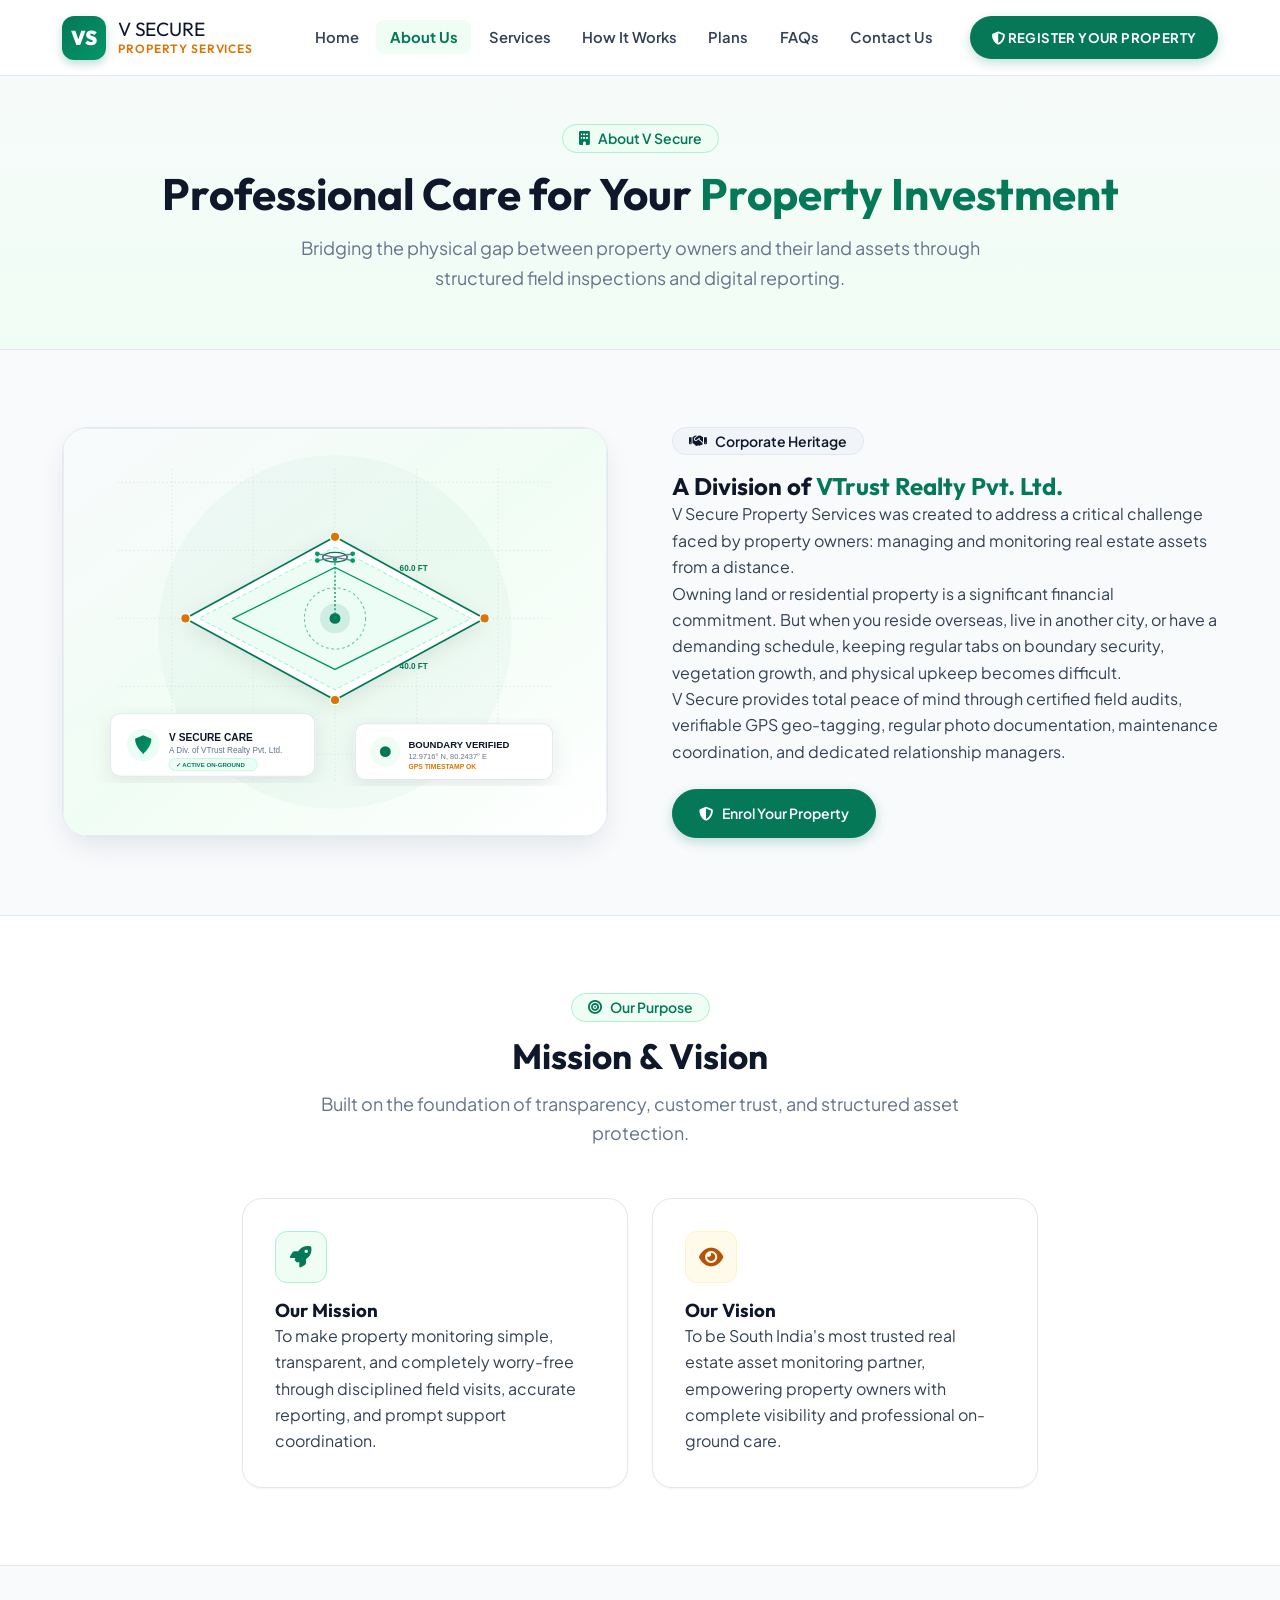
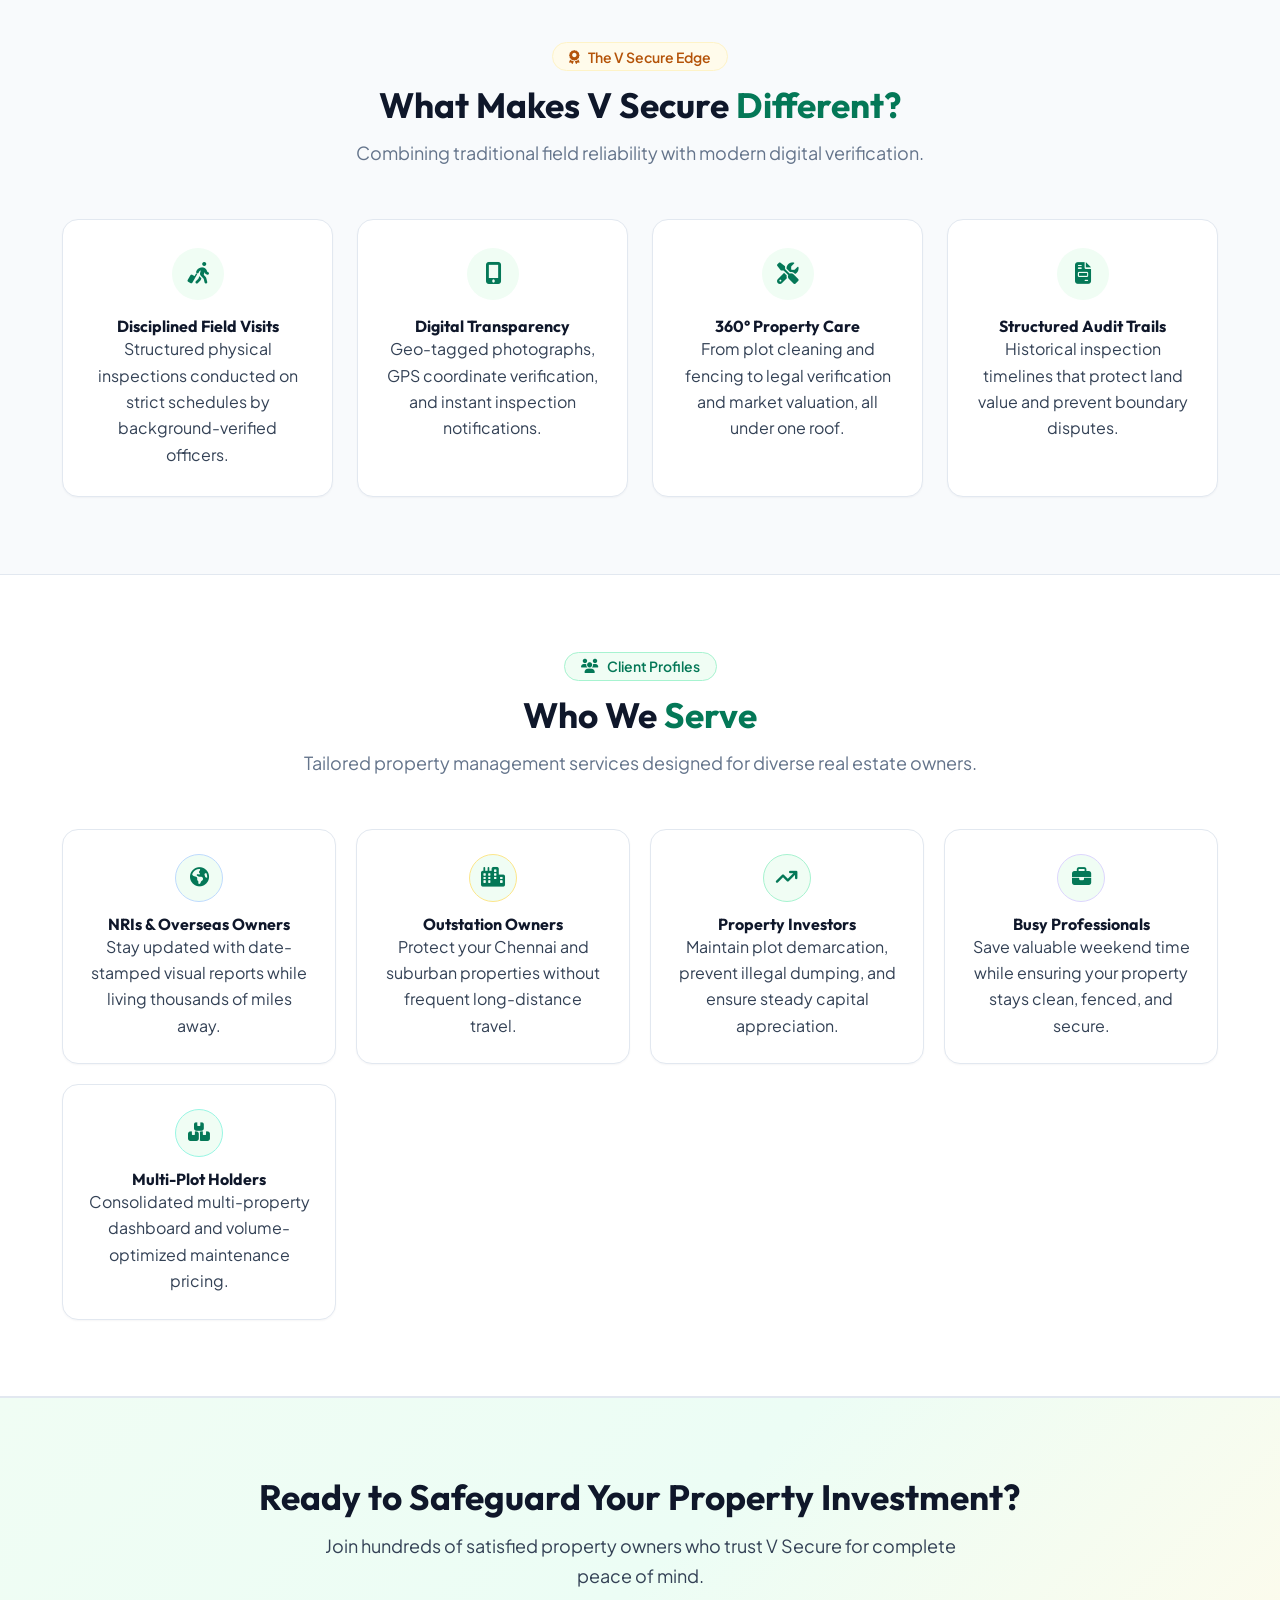
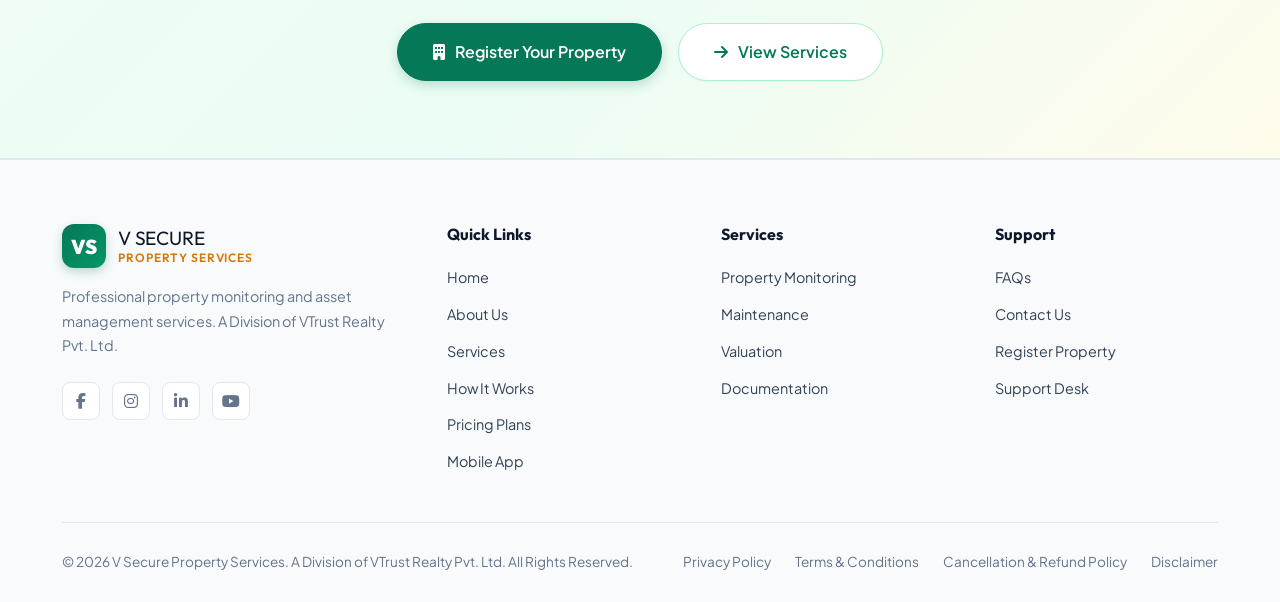
==== about.html @ 12f70ba1 "init" ====
<!DOCTYPE html>
<html lang="en">
<head>
  <meta charset="UTF-8">
  <meta name="viewport" content="width=device-width, initial-scale=1.0">
  <title>About Us — V Secure Property Services</title>
  <meta name="description" content="Learn about V Secure Property Services, a division of VTrust Realty Pvt. Ltd. Our mission, vision and how we help property owners stay connected.">
  <link rel="stylesheet" href="css/style.css">
  <link rel="stylesheet" href="https://cdnjs.cloudflare.com/ajax/libs/font-awesome/6.5.1/css/all.min.css">
</head>
<body>

  <!-- ========== HEADER ========== -->
  <header class="header" id="header">
    <div class="header__inner">
      <a href="index.html" class="header__logo">
        <div class="header__logo-icon">VS</div>
        <div class="header__logo-text">
          V SECURE
          <span>Property Services</span>
        </div>
      </a>

      <div class="header__actions">
        <a href="contact.html#register" class="header__mobile-cta"><i class="fa-solid fa-shield-halved"></i> Register</a>
        <button class="nav-toggle" aria-label="Toggle navigation">
          <span class="nav-toggle__bar"></span>
          <span class="nav-toggle__bar"></span>
          <span class="nav-toggle__bar"></span>
        </button>
      </div>

      <nav class="header__nav" id="nav">
        <div class="nav__drawer-header">
          <div class="nav__drawer-brand">
            <div class="header__logo-icon" style="width:36px;height:36px;font-size:1rem;">VS</div>
            <div class="header__logo-text" style="font-size:1.1rem;">
              V SECURE
              <span style="font-size:0.65rem;">Property Services</span>
            </div>
          </div>
          <button class="nav__drawer-close" aria-label="Close navigation">
            <i class="fa-solid fa-xmark"></i>
          </button>
        </div>

        <ul class="nav__list">
          <li><a href="index.html" class="nav__link"><i class="fa-solid fa-house"></i> Home</a></li>
          <li><a href="about.html" class="nav__link nav__link--active"><i class="fa-solid fa-circle-info"></i> About Us</a></li>
          <li><a href="services.html" class="nav__link"><i class="fa-solid fa-shield-halved"></i> Services</a></li>
          <li><a href="how-it-works.html" class="nav__link"><i class="fa-solid fa-route"></i> How It Works</a></li>
          <li><a href="plans.html" class="nav__link"><i class="fa-solid fa-tags"></i> Plans</a></li>
          <li><a href="faq.html" class="nav__link"><i class="fa-solid fa-circle-question"></i> FAQs</a></li>
          <li><a href="contact.html" class="nav__link"><i class="fa-solid fa-envelope"></i> Contact Us</a></li>
        </ul>
        <a href="contact.html#register" class="nav__cta"><i class="fa-solid fa-shield-halved"></i> REGISTER YOUR PROPERTY</a>

        <div class="nav__drawer-footer">
          <a href="tel:+919840012345" class="nav__drawer-phone">
            <i class="fa-solid fa-phone"></i>
            <span>+91 98400 12345</span>
          </a>
          <div class="nav__drawer-division">A Division of VTrust Realty Pvt. Ltd.</div>
        </div>
      </nav>
    </div>
  </header>

  <!-- ========== PAGE HERO ========== -->
  <section class="page-hero">
    <div class="container">
      <span class="badge badge--blue"><i class="fa-solid fa-building"></i> About V Secure</span>
      <h1>Professional Care for Your <span class="text-primary">Property Investment</span></h1>
      <p>Bridging the physical gap between property owners and their land assets through structured field inspections and digital reporting.</p>
    </div>
  </section>

  <!-- ========== ABOUT INTRO ========== -->
  <section class="section">
    <div class="container">
      <div class="about-split">
        <div class="about-split__image">
          <img src="images/about-property.svg" alt="V Secure property inspection and boundary care">
        </div>
        <div class="about-split__content">
          <span class="badge badge--dark" style="margin-bottom:1rem;"><i class="fa-solid fa-handshake"></i> Corporate Heritage</span>
          <h2>A Division of <span class="text-primary">VTrust Realty Pvt. Ltd.</span></h2>
          <p>
            V Secure Property Services was created to address a critical challenge faced by property owners: managing and monitoring real estate assets from a distance.
          </p>
          <p>
            Owning land or residential property is a significant financial commitment. But when you reside overseas, live in another city, or have a demanding schedule, keeping regular tabs on boundary security, vegetation growth, and physical upkeep becomes difficult.
          </p>
          <p>
            V Secure provides total peace of mind through certified field audits, verifiable GPS geo-tagging, regular photo documentation, maintenance coordination, and dedicated relationship managers.
          </p>
          <div style="margin-top: 1.5rem;">
            <a href="contact.html#register" class="btn btn--primary">
              <i class="fa-solid fa-shield-halved"></i> Enrol Your Property
            </a>
          </div>
        </div>
      </div>
    </div>
  </section>

  <!-- ========== MISSION & VISION ========== -->
  <section class="section section--alt">
    <div class="container container--narrow">
      <div class="section-header">
        <span class="badge badge--blue"><i class="fa-solid fa-bullseye"></i> Our Purpose</span>
        <h2>Mission &amp; Vision</h2>
        <p>Built on the foundation of transparency, customer trust, and structured asset protection.</p>
      </div>
      <div class="mission-vision">
        <div class="mv-card mv-card--mission">
          <div class="mv-card__icon"><i class="fa-solid fa-rocket"></i></div>
          <h3>Our Mission</h3>
          <p>To make property monitoring simple, transparent, and completely worry-free through disciplined field visits, accurate reporting, and prompt support coordination.</p>
        </div>
        <div class="mv-card mv-card--vision">
          <div class="mv-card__icon"><i class="fa-solid fa-eye"></i></div>
          <h3>Our Vision</h3>
          <p>To be South India's most trusted real estate asset monitoring partner, empowering property owners with complete visibility and professional on-ground care.</p>
        </div>
      </div>
    </div>
  </section>

  <!-- ========== WHAT MAKES US DIFFERENT ========== -->
  <section class="section">
    <div class="container">
      <div class="section-header">
        <span class="badge badge--gold"><i class="fa-solid fa-award"></i> The V Secure Edge</span>
        <h2>What Makes V Secure <span class="text-primary">Different?</span></h2>
        <p>Combining traditional field reliability with modern digital verification.</p>
      </div>
      <div class="diff-grid">
        <div class="diff-card">
          <div class="diff-card__icon"><i class="fa-solid fa-person-walking-luggage"></i></div>
          <h4>Disciplined Field Visits</h4>
          <p>Structured physical inspections conducted on strict schedules by background-verified officers.</p>
        </div>
        <div class="diff-card">
          <div class="diff-card__icon"><i class="fa-solid fa-mobile-screen-button"></i></div>
          <h4>Digital Transparency</h4>
          <p>Geo-tagged photographs, GPS coordinate verification, and instant inspection notifications.</p>
        </div>
        <div class="diff-card">
          <div class="diff-card__icon"><i class="fa-solid fa-screwdriver-wrench"></i></div>
          <h4>360° Property Care</h4>
          <p>From plot cleaning and fencing to legal verification and market valuation, all under one roof.</p>
        </div>
        <div class="diff-card">
          <div class="diff-card__icon"><i class="fa-solid fa-file-invoice"></i></div>
          <h4>Structured Audit Trails</h4>
          <p>Historical inspection timelines that protect land value and prevent boundary disputes.</p>
        </div>
      </div>
    </div>
  </section>

  <!-- ========== WHO WE SERVE ========== -->
  <section class="section section--alt">
    <div class="container">
      <div class="section-header">
        <span class="badge badge--blue"><i class="fa-solid fa-users"></i> Client Profiles</span>
        <h2>Who We <span class="text-primary">Serve</span></h2>
        <p>Tailored property management services designed for diverse real estate owners.</p>
      </div>
      <div class="serve-grid">
        <div class="serve-card">
          <div class="serve-card__icon icon-blue"><i class="fa-solid fa-earth-americas"></i></div>
          <h4>NRIs &amp; Overseas Owners</h4>
          <p>Stay updated with date-stamped visual reports while living thousands of miles away.</p>
        </div>
        <div class="serve-card">
          <div class="serve-card__icon icon-amber"><i class="fa-solid fa-city"></i></div>
          <h4>Outstation Owners</h4>
          <p>Protect your Chennai and suburban properties without frequent long-distance travel.</p>
        </div>
        <div class="serve-card">
          <div class="serve-card__icon icon-emerald"><i class="fa-solid fa-arrow-trend-up"></i></div>
          <h4>Property Investors</h4>
          <p>Maintain plot demarcation, prevent illegal dumping, and ensure steady capital appreciation.</p>
        </div>
        <div class="serve-card">
          <div class="serve-card__icon icon-purple"><i class="fa-solid fa-briefcase"></i></div>
          <h4>Busy Professionals</h4>
          <p>Save valuable weekend time while ensuring your property stays clean, fenced, and secure.</p>
        </div>
        <div class="serve-card">
          <div class="serve-card__icon icon-teal"><i class="fa-solid fa-boxes-stacked"></i></div>
          <h4>Multi-Plot Holders</h4>
          <p>Consolidated multi-property dashboard and volume-optimized maintenance pricing.</p>
        </div>
      </div>
    </div>
  </section>

  <!-- ========== CTA ========== -->
  <section class="cta-section">
    <div class="container">
      <h2>Ready to Safeguard Your Property Investment?</h2>
      <p>Join hundreds of satisfied property owners who trust V Secure for complete peace of mind.</p>
      <div class="btn-group">
        <a href="contact.html#register" class="btn btn--primary btn--lg"><i class="fa-solid fa-building"></i> Register Your Property</a>
        <a href="services.html" class="btn btn--secondary btn--lg"><i class="fa-solid fa-arrow-right"></i> View Services</a>
      </div>
    </div>
  </section>

  <!-- ========== FOOTER ========== -->
  <footer class="footer">
    <div class="container">
      <div class="footer__grid">
        <div class="footer__brand">
          <a href="index.html" class="header__logo" style="margin-bottom:0.5rem;">
            <div class="header__logo-icon">VS</div>
            <div class="header__logo-text">V SECURE<span>Property Services</span></div>
          </a>
          <p>Professional property monitoring and asset management services. A Division of VTrust Realty Pvt. Ltd.</p>
          <div class="footer__social">
            <a href="#" aria-label="Facebook"><i class="fa-brands fa-facebook-f"></i></a>
            <a href="#" aria-label="Instagram"><i class="fa-brands fa-instagram"></i></a>
            <a href="#" aria-label="LinkedIn"><i class="fa-brands fa-linkedin-in"></i></a>
            <a href="#" aria-label="YouTube"><i class="fa-brands fa-youtube"></i></a>
          </div>
        </div>
        <div class="footer__col">
          <h4>Quick Links</h4>
          <ul>
            <li><a href="index.html">Home</a></li>
            <li><a href="about.html">About Us</a></li>
            <li><a href="services.html">Services</a></li>
            <li><a href="how-it-works.html">How It Works</a></li>
            <li><a href="plans.html">Pricing Plans</a></li>
            <li><a href="app.html">Mobile App</a></li>
          </ul>
        </div>
        <div class="footer__col">
          <h4>Services</h4>
          <ul>
            <li><a href="services.html">Property Monitoring</a></li>
            <li><a href="services.html">Maintenance</a></li>
            <li><a href="services.html">Valuation</a></li>
            <li><a href="services.html">Documentation</a></li>
          </ul>
        </div>
        <div class="footer__col">
          <h4>Support</h4>
          <ul>
            <li><a href="faq.html">FAQs</a></li>
            <li><a href="contact.html">Contact Us</a></li>
            <li><a href="contact.html#register">Register Property</a></li>
            <li><a href="contact.html">Support Desk</a></li>
          </ul>
        </div>
      </div>
      <div class="footer__bottom">
        <p>&copy; 2026 V Secure Property Services. A Division of VTrust Realty Pvt. Ltd. All Rights Reserved.</p>
        <div class="footer__policies">
          <a href="#">Privacy Policy</a>
          <a href="#">Terms &amp; Conditions</a>
          <a href="#">Cancellation &amp; Refund Policy</a>
          <a href="#">Disclaimer</a>
        </div>
      </div>
    </div>
  </footer>

  <script src="js/main.js"></script>
</body>
</html>
---- css/style.css ----
/* ==========================================================================
   V SECURE PROPERTY SERVICES — Executive Light Theme Design System
   A Division of VTrust Realty Pvt. Ltd.
   Ultra-Clean Corporate Palette & Responsive Mobile Drawer
   ========================================================================== */

/* ---------- Google Fonts ---------- */
@import url('https://fonts.googleapis.com/css2?family=Plus+Jakarta+Sans:wght@400;500;600;700;800&family=Outfit:wght@500;600;700;800;900&display=swap');

/* ---------- Pure Light Theme Tokens (Forest Emerald & Warm Gold) ---------- */
:root {
  /* Surfaces & Canvas (100% Light Mode) */
  --clr-bg-page: #f8fafc;        /* Soft Pearl Slate Canvas */
  --clr-bg-white: #ffffff;       /* Pure Card White */
  --clr-bg-subtle: #f1f5f9;      /* Light Gray Neutral */
  --clr-bg-alt: #ffffff;
  --clr-bg-tint-blue: #f0fdf4;   /* Soft Emerald Tint Highlight */
  --clr-bg-tint-green: #ecfdf5;  /* Soft Green Highlight */
  --clr-bg-tint-gold: #fffbeb;   /* Soft Gold Highlight */

  /* Executive Brand Colors (V Secure Forest Emerald & Gold) */
  --clr-primary: #047857;        /* Rich Forest Emerald */
  --clr-primary-light: #059669;  /* Vibrant Emerald */
  --clr-primary-dark: #064e3b;   /* Deep Pine Green */
  --clr-primary-subtle: #d1fae5; /* Soft Mint Border/Fill */

  --clr-accent-gold: #d97706;    /* Vibrant Warm Amber */
  --clr-accent-dark: #b45309;    /* Refined Brass */
  --clr-accent-light: #fef3c7;   /* Pastel Gold */

  /* Semantic State Colors */
  --clr-success: #059669;        /* Verified Emerald */
  --clr-success-bg: #ecfdf5;
  --clr-success-border: #a7f3d0;
  --clr-info: #0284c7;
  --clr-info-bg: #f0f9ff;
  --clr-warning: #d97706;

  /* Typography Colors (High Contrast & Clean Legibility) */
  --clr-text-title: #0f172a;     /* Deep Slate / Charcoal */
  --clr-text-body: #334155;      /* Slate Body (Optimal for reading) */
  --clr-text-muted: #64748b;     /* Metadata / Secondary */
  --clr-text-subtle: #94a3b8;    /* Placeholder / Inactive */
  --clr-text-white: #ffffff;

  /* Crisp Light Borders */
  --clr-border: #e2e8f0;         /* Default Light Divider */
  --clr-border-subtle: #cbd5e1;  /* Form Input / Strong Border */
  --clr-border-blue: #a7f3d0;    /* Card Mint Border */

  /* Gradients */
  --grad-primary: linear-gradient(135deg, #047857 0%, #059669 100%);
  --grad-accent: linear-gradient(135deg, #b45309 0%, #d97706 100%);
  --grad-hero: linear-gradient(180deg, #f8fafc 0%, #f0fdf4 50%, #ffffff 100%);
  --grad-cta: linear-gradient(135deg, #f0fdf4 0%, #ecfdf5 50%, #fffbeb 100%);

  /* Typography */
  --ff-heading: 'Outfit', -apple-system, BlinkMacSystemFont, 'Segoe UI', Roboto, sans-serif;
  --ff-body: 'Plus Jakarta Sans', -apple-system, BlinkMacSystemFont, 'Segoe UI', Roboto, sans-serif;

  --fs-hero: clamp(2.1rem, 4.5vw, 3.5rem);
  --fs-h1: clamp(1.85rem, 3.8vw, 2.75rem);
  --fs-h2: clamp(1.5rem, 3vw, 2.2rem);
  --fs-h3: clamp(1.2rem, 2vw, 1.5rem);
  --fs-h4: 1.125rem;
  --fs-body: 1rem;
  --fs-body-lg: 1.125rem;
  --fs-small: 0.875rem;
  --fs-xs: 0.75rem;

  /* Spacing */
  --space-xs: 0.5rem;
  --space-sm: 1rem;
  --space-md: 1.5rem;
  --space-lg: 2rem;
  --space-xl: 3rem;
  --space-2xl: 4.5rem;
  --space-3xl: 6rem;

  /* Border Radii */
  --radius-sm: 8px;
  --radius-md: 12px;
  --radius-lg: 16px;
  --radius-xl: 20px;
  --radius-2xl: 26px;
  --radius-full: 9999px;

  /* Clean Light Shadows */
  --shadow-xs: 0 1px 2px rgba(15, 23, 42, 0.04);
  --shadow-sm: 0 2px 6px rgba(15, 23, 42, 0.05);
  --shadow-md: 0 6px 18px -2px rgba(15, 23, 42, 0.07);
  --shadow-lg: 0 12px 28px -4px rgba(15, 23, 42, 0.09);
  --shadow-xl: 0 20px 40px -8px rgba(15, 23, 42, 0.12);

  /* Transitions */
  --transition-fast: 0.18s cubic-bezier(0.4, 0, 0.2, 1);
  --transition-base: 0.28s cubic-bezier(0.4, 0, 0.2, 1);
  --transition-smooth: 0.35s cubic-bezier(0.16, 1, 0.3, 1);

  /* Layout */
  --container-max: 1220px;
  --container-narrow: 860px;
  --header-height: 76px;
}

/* ---------- Global Reset & Base ---------- */
*, *::before, *::after {
  margin: 0;
  padding: 0;
  box-sizing: border-box;
}

html {
  scroll-behavior: smooth;
  scroll-padding-top: calc(var(--header-height) + 16px);
}

body {
  font-family: var(--ff-body);
  font-size: var(--fs-body);
  line-height: 1.65;
  color: var(--clr-text-body);
  background-color: var(--clr-bg-page);
  overflow-x: hidden;
  -webkit-font-smoothing: antialiased;
  -moz-osx-font-smoothing: grayscale;
}

body.menu-open {
  overflow: hidden;
}

img, svg {
  max-width: 100%;
  height: auto;
  display: block;
}

a {
  text-decoration: none;
  color: inherit;
  transition: all var(--transition-fast);
}

ul, ol {
  list-style: none;
}

h1, h2, h3, h4, h5, h6 {
  font-family: var(--ff-heading);
  color: var(--clr-text-title);
  font-weight: 700;
  line-height: 1.25;
}

/* ---------- Container Utilities ---------- */
.container {
  width: 100%;
  max-width: var(--container-max);
  margin-left: auto;
  margin-right: auto;
  padding-left: clamp(1rem, 3.5vw, 2rem);
  padding-right: clamp(1rem, 3.5vw, 2rem);
}

.container--narrow {
  max-width: var(--container-narrow);
}

.section {
  padding: clamp(3.5rem, 6vw, 5.5rem) 0;
  position: relative;
}

.section--alt {
  background-color: var(--clr-bg-white);
  border-top: 1px solid var(--clr-border);
  border-bottom: 1px solid var(--clr-border);
}

.section--subtle {
  background-color: var(--clr-bg-subtle);
}

.section-header {
  text-align: center;
  max-width: 720px;
  margin: 0 auto clamp(2rem, 4vw, 3.5rem);
}

.section-header .badge {
  margin-bottom: 0.75rem;
}

.section-header h2 {
  font-size: var(--fs-h2);
  margin-bottom: 0.75rem;
}

.section-header p {
  font-size: var(--fs-body-lg);
  color: var(--clr-text-muted);
  line-height: 1.6;
}

/* ---------- Badges & Labels ---------- */
.badge {
  display: inline-flex;
  align-items: center;
  gap: 0.5rem;
  padding: 0.4rem 1rem;
  border-radius: var(--radius-full);
  font-family: var(--ff-body);
  font-size: var(--fs-small);
  font-weight: 600;
  line-height: 1;
}

.badge--blue,
.badge--emerald {
  background-color: var(--clr-bg-tint-blue);
  color: var(--clr-primary);
  border: 1px solid var(--clr-border-blue);
}

.badge--gold {
  background-color: var(--clr-bg-tint-gold);
  color: var(--clr-accent-dark);
  border: 1px solid var(--clr-accent-light);
}

.badge--green {
  background-color: var(--clr-bg-tint-green);
  color: var(--clr-success);
  border: 1px solid var(--clr-success-border);
}

.badge--dark {
  background-color: var(--clr-bg-subtle);
  color: var(--clr-text-title);
  border: 1px solid var(--clr-border);
}

.text-gradient {
  background: linear-gradient(135deg, #047857 0%, #059669 60%, #d97706 100%);
  -webkit-background-clip: text;
  -webkit-text-fill-color: transparent;
  background-clip: text;
}

.text-primary {
  color: var(--clr-primary);
}

.text-accent {
  color: var(--clr-accent-gold);
}

/* ---------- Buttons ---------- */
.btn {
  display: inline-flex;
  align-items: center;
  justify-content: center;
  gap: 0.6rem;
  padding: 0.75rem 1.6rem;
  border-radius: var(--radius-full);
  font-family: var(--ff-body);
  font-size: var(--fs-small);
  font-weight: 600;
  cursor: pointer;
  border: 1.5px solid transparent;
  transition: all var(--transition-fast);
  text-align: center;
  white-space: nowrap;
}

.btn--primary {
  background: var(--clr-primary);
  color: #ffffff;
  border-color: var(--clr-primary);
  box-shadow: 0 4px 12px rgba(4, 120, 87, 0.24);
}

.btn--primary:hover {
  background: var(--clr-primary-dark);
  border-color: var(--clr-primary-dark);
  color: #ffffff;
  transform: translateY(-2px);
  box-shadow: 0 6px 18px rgba(4, 120, 87, 0.35);
}

.btn--secondary {
  background: #ffffff;
  color: var(--clr-primary);
  border-color: var(--clr-border-blue);
  box-shadow: var(--shadow-xs);
}

.btn--secondary:hover {
  background: var(--clr-bg-tint-blue);
  border-color: var(--clr-primary);
  color: var(--clr-primary-dark);
  transform: translateY(-2px);
  box-shadow: var(--shadow-sm);
}

.btn--blue {
  background: var(--clr-primary-light);
  color: #ffffff;
  border-color: var(--clr-primary-light);
  box-shadow: 0 4px 12px rgba(5, 150, 105, 0.24);
}

.btn--blue:hover {
  background: var(--clr-primary);
  border-color: var(--clr-primary);
  color: #ffffff;
  transform: translateY(-2px);
  box-shadow: 0 6px 16px rgba(4, 120, 87, 0.32);
}

.btn--lg {
  padding: 0.95rem 2.2rem;
  font-size: var(--fs-body);
}

.btn--sm {
  padding: 0.5rem 1.1rem;
  font-size: var(--fs-xs);
}

.btn-group {
  display: flex;
  flex-wrap: wrap;
  align-items: center;
  gap: 1rem;
}

/* ---------- Header & Desktop Navigation ---------- */
.header {
  position: fixed;
  top: 0;
  left: 0;
  right: 0;
  z-index: 1000;
  height: var(--header-height);
  background: #ffffff;
  border-bottom: 1px solid var(--clr-border);
  transition: box-shadow var(--transition-fast);
}

.header--scrolled {
  box-shadow: 0 4px 20px rgba(15, 23, 42, 0.08);
}

.header__inner {
  display: flex;
  align-items: center;
  justify-content: space-between;
  height: 100%;
  max-width: var(--container-max);
  margin: 0 auto;
  padding: 0 clamp(1rem, 3.5vw, 2rem);
}

.header__logo {
  display: flex;
  align-items: center;
  gap: 0.75rem;
  text-decoration: none;
  flex-shrink: 0;
}

.header__logo-icon {
  width: 44px;
  height: 44px;
  background: linear-gradient(135deg, #047857 0%, #059669 100%);
  color: #ffffff;
  border-radius: var(--radius-md);
  display: flex;
  align-items: center;
  justify-content: center;
  font-family: var(--ff-heading);
  font-weight: 900;
  font-size: 1.25rem;
  box-shadow: 0 4px 10px rgba(4, 120, 87, 0.25);
}

.header__logo-text {
  display: flex;
  flex-direction: column;
  font-family: var(--ff-heading);
  font-size: 1.2rem;
  line-height: 1.1;
  color: var(--clr-text-title);
  letter-spacing: -0.01em;
}

.header__logo-text span {
  font-size: 0.75rem;
  font-weight: 600;
  color: var(--clr-accent-gold);
  text-transform: uppercase;
  letter-spacing: 0.08em;
  margin-top: 2px;
}

.header__nav {
  display: flex;
  align-items: center;
  gap: 1.5rem;
}

.nav__list {
  display: flex;
  align-items: center;
  gap: 0.25rem;
}

.nav__link {
  font-size: 0.925rem;
  font-weight: 600;
  color: var(--clr-text-body);
  padding: 0.5rem 0.85rem;
  border-radius: var(--radius-sm);
  transition: all var(--transition-fast);
}

.nav__link:hover {
  color: var(--clr-primary);
  background-color: var(--clr-bg-subtle);
}

.nav__link--active {
  color: var(--clr-primary);
  font-weight: 700;
  background-color: var(--clr-bg-tint-blue);
}

.nav__cta {
  padding: 0.65rem 1.35rem;
  background: var(--clr-primary);
  color: #ffffff;
  border-radius: var(--radius-full);
  font-size: 0.825rem;
  font-weight: 700;
  letter-spacing: 0.03em;
  box-shadow: 0 4px 12px rgba(4, 120, 87, 0.24);
  transition: all var(--transition-fast);
  white-space: nowrap;
}

.nav__cta:hover {
  background: var(--clr-primary-dark);
  color: #ffffff;
  transform: translateY(-1px);
  box-shadow: 0 6px 16px rgba(4, 120, 87, 0.35);
}

/* Header Actions & Mobile Elements */
.header__actions {
  display: flex;
  align-items: center;
  gap: 0.75rem;
}

.header__mobile-cta {
  display: none;
}

.nav__drawer-header,
.nav__drawer-footer {
  display: none;
}

/* Mobile Toggle Hamburger Button */
.nav-toggle {
  display: none;
  flex-direction: column;
  justify-content: center;
  align-items: center;
  width: 44px;
  height: 44px;
  background: #ffffff;
  border: 1.5px solid var(--clr-border);
  border-radius: var(--radius-md);
  cursor: pointer;
  z-index: 1002;
  gap: 5px;
  padding: 0;
  transition: all var(--transition-fast);
}

.nav-toggle:hover {
  background: var(--clr-bg-subtle);
  border-color: var(--clr-border-blue);
}

.nav-toggle__bar {
  width: 22px;
  height: 2.2px;
  background-color: var(--clr-text-title);
  border-radius: 2px;
  transition: all var(--transition-base);
}

.nav-toggle.active .nav-toggle__bar:nth-child(1) {
  transform: translateY(7.2px) rotate(45deg);
}

.nav-toggle.active .nav-toggle__bar:nth-child(2) {
  opacity: 0;
}

.nav-toggle.active .nav-toggle__bar:nth-child(3) {
  transform: translateY(-7.2px) rotate(-45deg);
}

/* Mobile Backdrop Overlay (Crisp Non-Blur Darkening Behind Header) */
.nav-backdrop {
  position: fixed;
  inset: 0;
  background: rgba(15, 23, 42, 0.55);
  z-index: 998;
  opacity: 0;
  pointer-events: none;
  transition: opacity 0.25s ease;
}

.nav-backdrop.open {
  opacity: 1;
  pointer-events: auto;
}

/* ---------- HERO SECTION (Clean Light Split) ---------- */
.hero {
  position: relative;
  padding-top: calc(var(--header-height) + clamp(2rem, 4vw, 3.5rem));
  padding-bottom: clamp(3rem, 5vw, 4.5rem);
  background: linear-gradient(180deg, #f8fafc 0%, #eff6ff 60%, #ffffff 100%);
  border-bottom: 1px solid var(--clr-border);
  overflow: hidden;
}

.hero__inner {
  display: grid;
  grid-template-columns: 1.15fr 0.85fr;
  align-items: center;
  gap: clamp(2rem, 4vw, 3.5rem);
}

.hero__badge {
  display: inline-flex;
  align-items: center;
  gap: 0.5rem;
  background: #ffffff;
  color: var(--clr-primary);
  border: 1px solid var(--clr-border-blue);
  padding: 0.45rem 1.1rem;
  border-radius: var(--radius-full);
  font-size: var(--fs-small);
  font-weight: 700;
  box-shadow: var(--shadow-xs);
  margin-bottom: 1.25rem;
}

.hero__badge i {
  color: var(--clr-accent-gold);
}

.hero__title {
  font-size: var(--fs-hero);
  color: var(--clr-text-title);
  letter-spacing: -0.02em;
  margin-bottom: 0.75rem;
  line-height: 1.15;
}

.hero__subtitle {
  font-size: clamp(1.1rem, 2vw, 1.35rem);
  font-weight: 600;
  color: var(--clr-primary);
  margin-bottom: 1rem;
}

.hero__description {
  font-size: var(--fs-body-lg);
  color: var(--clr-text-body);
  line-height: 1.7;
  max-width: 600px;
  margin-bottom: 2rem;
}

.hero__actions {
  display: flex;
  flex-wrap: wrap;
  gap: 1rem;
  margin-bottom: 2.25rem;
}

.hero__stats {
  display: grid;
  grid-template-columns: repeat(3, 1fr);
  gap: 1rem;
  padding-top: 1.5rem;
  border-top: 1px solid var(--clr-border);
}

.hero__stat-card {
  background: #ffffff;
  padding: 0.9rem 1.1rem;
  border-radius: var(--radius-lg);
  border: 1px solid var(--clr-border);
  box-shadow: var(--shadow-xs);
  transition: transform var(--transition-fast);
}

.hero__stat-card:hover {
  transform: translateY(-2px);
  border-color: var(--clr-border-blue);
}

.hero__stat-number {
  font-family: var(--ff-heading);
  font-size: clamp(1.5rem, 2.3vw, 1.95rem);
  font-weight: 800;
  color: var(--clr-primary);
  line-height: 1.1;
  margin-bottom: 0.25rem;
}

.hero__stat-label {
  font-size: var(--fs-xs);
  font-weight: 600;
  color: var(--clr-text-muted);
  text-transform: uppercase;
  letter-spacing: 0.05em;
}

/* Hero Visual / Radar Card */
.hero__visual {
  position: relative;
}

.property-live-card {
  background: #ffffff;
  border: 1px solid var(--clr-border);
  border-radius: var(--radius-2xl);
  padding: 1.5rem;
  box-shadow: var(--shadow-xl);
  position: relative;
  overflow: hidden;
}

.property-live-card__header {
  display: flex;
  align-items: center;
  justify-content: space-between;
  margin-bottom: 1rem;
}

.property-live-card__status {
  display: inline-flex;
  align-items: center;
  gap: 0.5rem;
  background: var(--clr-success-bg);
  color: var(--clr-success);
  font-size: var(--fs-xs);
  font-weight: 700;
  padding: 0.35rem 0.75rem;
  border-radius: var(--radius-full);
  border: 1px solid var(--clr-success-border);
}

.property-live-card__status .pulse-dot {
  width: 8px;
  height: 8px;
  background-color: var(--clr-success);
  border-radius: 50%;
  animation: pulseDot 2s infinite;
}

@keyframes pulseDot {
  0% { transform: scale(0.95); box-shadow: 0 0 0 0 rgba(5, 150, 105, 0.7); }
  70% { transform: scale(1); box-shadow: 0 0 0 6px rgba(5, 150, 105, 0); }
  100% { transform: scale(0.95); box-shadow: 0 0 0 0 rgba(5, 150, 105, 0); }
}

.property-live-card__gps {
  font-family: monospace;
  font-size: var(--fs-xs);
  color: var(--clr-text-muted);
  font-weight: 600;
}

.property-live-card__image {
  position: relative;
  height: 220px;
  border-radius: var(--radius-lg);
  overflow: hidden;
  background: linear-gradient(135deg, #eff6ff 0%, #ecfdf5 100%);
  border: 1px solid var(--clr-border);
  margin-bottom: 1.25rem;
}

.property-live-card__overlay {
  position: absolute;
  bottom: 10px;
  left: 10px;
  right: 10px;
  background: rgba(255, 255, 255, 0.96);
  backdrop-filter: blur(8px);
  -webkit-backdrop-filter: blur(8px);
  border: 1px solid var(--clr-border);
  box-shadow: 0 4px 12px rgba(15, 23, 42, 0.06);
  padding: 0.5rem 0.85rem;
  border-radius: var(--radius-md);
  color: var(--clr-text-title);
  display: flex;
  align-items: center;
  justify-content: space-between;
  font-size: var(--fs-xs);
  font-weight: 600;
}

.property-live-card__details {
  display: grid;
  grid-template-columns: 1fr 1fr;
  gap: 0.75rem;
  margin-bottom: 1rem;
}

.property-detail-pill {
  background: var(--clr-bg-subtle);
  border: 1px solid var(--clr-border);
  padding: 0.6rem 0.85rem;
  border-radius: var(--radius-md);
}

.property-detail-pill .label {
  font-size: var(--fs-xs);
  color: var(--clr-text-muted);
  display: block;
  margin-bottom: 2px;
}

.property-detail-pill .value {
  font-size: 0.9rem;
  font-weight: 700;
  color: var(--clr-text-title);
  display: flex;
  align-items: center;
  gap: 0.35rem;
}

.property-live-card__footer {
  display: flex;
  align-items: center;
  justify-content: space-between;
  padding-top: 0.85rem;
  border-top: 1px solid var(--clr-border);
  font-size: var(--fs-xs);
  color: var(--clr-text-muted);
}

/* ---------- CARD GRIDS & BENEFIT ICONS ---------- */
.benefits-grid {
  display: grid;
  grid-template-columns: repeat(auto-fit, minmax(320px, 1fr));
  gap: 1.5rem;
}

.benefit-card {
  background: var(--clr-bg-white);
  border: 1px solid var(--clr-border);
  border-radius: var(--radius-xl);
  padding: clamp(1.5rem, 3vw, 2rem);
  box-shadow: var(--shadow-xs);
  transition: all var(--transition-base);
  display: flex;
  flex-direction: column;
}

.benefit-card:hover {
  transform: translateY(-4px);
  border-color: var(--clr-border-blue);
  box-shadow: var(--shadow-lg);
}

/* Colorful Icon Containers */
.benefit-card__icon {
  width: 58px;
  height: 58px;
  border-radius: var(--radius-lg);
  display: flex;
  align-items: center;
  justify-content: center;
  font-size: 1.5rem;
  margin-bottom: 1.25rem;
  transition: transform var(--transition-fast);
}

.benefit-card:hover .benefit-card__icon {
  transform: scale(1.08);
}

/* Soft Tinted Icon Themes */
.icon-emerald { background-color: #ecfdf5; color: #059669; border: 1px solid #a7f3d0; }
.icon-blue    { background-color: #eff6ff; color: #2563eb; border: 1px solid #bfdbfe; }
.icon-amber   { background-color: #fffbeb; color: #d97706; border: 1px solid #fde68a; }
.icon-purple  { background-color: #f5f3ff; color: #7c3aed; border: 1px solid #ddd6fe; }
.icon-rose    { background-color: #fff1f2; color: #e11d48; border: 1px solid #fecdd3; }
.icon-teal    { background-color: #f0fdfa; color: #0d9488; border: 1px solid #99f6e4; }
.icon-indigo  { background-color: #eef2ff; color: #4f46e5; border: 1px solid #c7d2fe; }

.benefit-card h3 {
  font-size: 1.25rem;
  color: var(--clr-text-title);
  margin-bottom: 0.6rem;
}

.benefit-card p {
  color: var(--clr-text-body);
  font-size: 0.95rem;
  line-height: 1.6;
}

/* ---------- SERVICES DIRECTORY ---------- */
.services-grid {
  display: grid;
  grid-template-columns: repeat(auto-fit, minmax(340px, 1fr));
  gap: 1.75rem;
}

.service-card {
  background: var(--clr-bg-white);
  border: 1px solid var(--clr-border);
  border-radius: var(--radius-xl);
  padding: 2rem;
  box-shadow: var(--shadow-xs);
  transition: all var(--transition-base);
  display: flex;
  flex-direction: column;
}

.service-card:hover {
  transform: translateY(-4px);
  border-color: var(--clr-border-blue);
  box-shadow: var(--shadow-lg);
}

.service-card__header {
  display: flex;
  align-items: center;
  justify-content: space-between;
  margin-bottom: 1.25rem;
}

.service-card__number {
  font-family: var(--ff-heading);
  font-size: 1.1rem;
  font-weight: 800;
  color: var(--clr-primary);
  background: var(--clr-bg-tint-blue);
  border: 1px solid var(--clr-border-blue);
  padding: 0.35rem 0.85rem;
  border-radius: var(--radius-full);
}

.service-card h3 {
  font-size: 1.25rem;
  margin-bottom: 0.75rem;
  color: var(--clr-text-title);
}

.service-card p {
  color: var(--clr-text-body);
  font-size: 0.95rem;
  line-height: 1.65;
  margin-bottom: 1.25rem;
}

.service-card__tags {
  display: flex;
  flex-wrap: wrap;
  gap: 0.5rem;
  margin-top: auto;
  padding-top: 1rem;
  border-top: 1px solid var(--clr-border);
}

.service-card__tag {
  font-size: 0.8rem;
  font-weight: 600;
  background: var(--clr-bg-subtle);
  color: var(--clr-text-body);
  border: 1px solid var(--clr-border);
  padding: 0.3rem 0.75rem;
  border-radius: var(--radius-full);
}

/* ---------- ADDITIONAL SERVICES PILLS ---------- */
.additional-services {
  display: flex;
  flex-wrap: wrap;
  justify-content: center;
  gap: 0.85rem;
}

.additional-services__item {
  display: inline-flex;
  align-items: center;
  gap: 0.6rem;
  padding: 0.75rem 1.4rem;
  background: var(--clr-bg-white);
  border: 1px solid var(--clr-border);
  border-radius: var(--radius-full);
  font-size: 0.925rem;
  font-weight: 600;
  color: var(--clr-text-title);
  box-shadow: var(--shadow-xs);
  transition: all var(--transition-fast);
}

.additional-services__item i {
  color: var(--clr-primary);
  font-size: 1rem;
}

.additional-services__item:hover {
  background: var(--clr-bg-tint-blue);
  border-color: var(--clr-border-blue);
  color: var(--clr-primary-dark);
  transform: translateY(-2px);
  box-shadow: var(--shadow-sm);
}

/* ---------- TIMELINE / PROCESS STEPS ---------- */
.steps {
  position: relative;
  display: flex;
  flex-direction: column;
  gap: 1.5rem;
}

.steps__line {
  position: absolute;
  top: 30px;
  bottom: 30px;
  left: 27px;
  width: 2px;
  background: linear-gradient(180deg, var(--clr-primary) 0%, #cbd5e1 100%);
  z-index: 0;
}

.step {
  display: flex;
  align-items: flex-start;
  gap: 1.5rem;
  position: relative;
  z-index: 1;
}

.step__marker {
  width: 56px;
  height: 56px;
  border-radius: 50%;
  background: #ffffff;
  border: 3px solid var(--clr-primary);
  color: var(--clr-primary);
  font-family: var(--ff-heading);
  font-weight: 800;
  font-size: 1.25rem;
  display: flex;
  align-items: center;
  justify-content: center;
  flex-shrink: 0;
  box-shadow: 0 4px 10px rgba(30, 64, 175, 0.15);
}

.step__content {
  background: #ffffff;
  border: 1px solid var(--clr-border);
  border-radius: var(--radius-lg);
  padding: 1.5rem 1.75rem;
  box-shadow: var(--shadow-xs);
  flex-grow: 1;
  transition: all var(--transition-fast);
}

.step__content:hover {
  border-color: var(--clr-border-blue);
  box-shadow: var(--shadow-md);
}

.step__content h3 {
  font-size: 1.2rem;
  margin-bottom: 0.35rem;
  color: var(--clr-text-title);
}

.step__content p {
  font-size: 0.95rem;
  color: var(--clr-text-body);
  line-height: 1.6;
}

/* Process flow pill bar */
.process-flow {
  display: flex;
  flex-wrap: wrap;
  align-items: center;
  justify-content: center;
  gap: 0.75rem;
  margin-top: 2rem;
}

.process-flow__step {
  display: inline-flex;
  align-items: center;
  gap: 0.5rem;
  padding: 0.65rem 1.25rem;
  background: #ffffff;
  border: 1px solid var(--clr-border);
  border-radius: var(--radius-full);
  color: var(--clr-text-title);
  font-weight: 600;
  font-size: 0.9rem;
  box-shadow: var(--shadow-xs);
}

.process-flow__step i {
  color: var(--clr-primary);
}

.process-flow__arrow {
  color: #94a3b8;
  font-size: 1.1rem;
}

/* ---------- PLANS & PRICING (Clean Light Cards) ---------- */
.plans-grid {
  display: grid;
  grid-template-columns: repeat(auto-fit, minmax(320px, 1fr));
  gap: 2rem;
  max-width: 960px;
  margin: 0 auto;
}

.plan-card {
  background: #ffffff;
  border: 1.5px solid var(--clr-border);
  border-radius: var(--radius-2xl);
  padding: clamp(1.75rem, 4vw, 2.5rem);
  box-shadow: var(--shadow-sm);
  position: relative;
  display: flex;
  flex-direction: column;
  transition: all var(--transition-base);
}

.plan-card:hover {
  transform: translateY(-6px);
  box-shadow: var(--shadow-xl);
}

.plan-card--featured {
  border-color: var(--clr-primary);
  box-shadow: 0 16px 36px -8px rgba(4, 120, 87, 0.18);
  background: linear-gradient(180deg, #ffffff 0%, #f0fdf4 100%);
}

.plan-card__badge {
  position: absolute;
  top: -14px;
  right: 28px;
  background: var(--clr-primary);
  color: #ffffff;
  padding: 0.35rem 1.1rem;
  border-radius: var(--radius-full);
  font-size: 0.75rem;
  font-weight: 800;
  letter-spacing: 0.05em;
  text-transform: uppercase;
  box-shadow: 0 4px 10px rgba(4, 120, 87, 0.28);
}

.plan-card h3 {
  font-size: 1.6rem;
  margin-bottom: 0.4rem;
}

.plan-card__subtitle {
  color: var(--clr-text-muted);
  font-size: 0.925rem;
  margin-bottom: 1.25rem;
  min-height: 44px;
}

.plan-card__frequency {
  display: inline-flex;
  align-items: center;
  gap: 0.5rem;
  padding: 0.5rem 1rem;
  background: var(--clr-bg-tint-blue);
  color: var(--clr-primary);
  border: 1px solid var(--clr-border-blue);
  border-radius: var(--radius-md);
  font-weight: 700;
  font-size: 0.875rem;
  margin-bottom: 1.75rem;
}

.plan-card__features {
  list-style: none;
  margin-bottom: 2rem;
  display: flex;
  flex-direction: column;
  gap: 0.85rem;
  flex-grow: 1;
}

.plan-card__features li {
  display: flex;
  align-items: center;
  gap: 0.75rem;
  font-size: 0.95rem;
  color: var(--clr-text-body);
}

.plan-card__features .check-icon {
  width: 22px;
  height: 22px;
  border-radius: 50%;
  background: var(--clr-success-bg);
  color: var(--clr-success);
  border: 1px solid var(--clr-success-border);
  display: flex;
  align-items: center;
  justify-content: center;
  font-size: 0.75rem;
  flex-shrink: 0;
}

/* ---------- MOBILE APP SECTION ---------- */
.app-section {
  display: grid;
  grid-template-columns: 0.9fr 1.1fr;
  align-items: center;
  gap: clamp(2rem, 5vw, 4rem);
}

.app-section__image {
  display: flex;
  justify-content: center;
  align-items: center;
}

.app-section__image img {
  max-width: 320px;
  width: 100%;
  height: auto;
  filter: drop-shadow(0 20px 30px rgba(15, 23, 42, 0.12));
}

.app-features {
  display: grid;
  grid-template-columns: 1fr 1fr;
  gap: 1.25rem;
  margin-top: 1.75rem;
}

.app-feature {
  display: flex;
  align-items: flex-start;
  gap: 0.85rem;
  padding: 1rem;
  background: #ffffff;
  border: 1px solid var(--clr-border);
  border-radius: var(--radius-lg);
  box-shadow: var(--shadow-xs);
  transition: all var(--transition-fast);
}

.app-feature:hover {
  border-color: var(--clr-border-blue);
  transform: translateY(-2px);
  box-shadow: var(--shadow-sm);
}

.app-feature__icon {
  width: 44px;
  height: 44px;
  border-radius: var(--radius-md);
  display: flex;
  align-items: center;
  justify-content: center;
  font-size: 1.2rem;
  flex-shrink: 0;
}

.app-feature h4 {
  font-size: 1rem;
  color: var(--clr-text-title);
  margin-bottom: 0.2rem;
}

.app-feature p {
  font-size: 0.85rem;
  color: var(--clr-text-muted);
  line-height: 1.5;
}

/* ---------- FAQ ACCORDION ---------- */
.faq-categories {
  display: flex;
  flex-wrap: wrap;
  gap: 0.5rem;
  justify-content: center;
  margin-bottom: 2.5rem;
}

.faq-category-btn {
  padding: 0.55rem 1.25rem;
  border: 1px solid var(--clr-border);
  border-radius: var(--radius-full);
  background: #ffffff;
  color: var(--clr-text-body);
  font-family: var(--ff-body);
  font-size: 0.875rem;
  font-weight: 600;
  cursor: pointer;
  transition: all var(--transition-fast);
}

.faq-category-btn:hover {
  border-color: var(--clr-primary-light);
  color: var(--clr-primary);
}

.faq-category-btn.active {
  background: var(--clr-primary);
  color: #ffffff;
  border-color: var(--clr-primary);
  box-shadow: 0 4px 10px rgba(4, 120, 87, 0.25);
}

.faq-list {
  max-width: 820px;
  margin: 0 auto;
  display: flex;
  flex-direction: column;
  gap: 0.85rem;
}

.faq-item {
  background: #ffffff;
  border: 1px solid var(--clr-border);
  border-radius: var(--radius-lg);
  overflow: hidden;
  transition: all var(--transition-fast);
}

.faq-item:hover {
  border-color: #cbd5e1;
}

.faq-item.active {
  border-color: var(--clr-border-blue);
  box-shadow: var(--shadow-sm);
}

.faq-question {
  display: flex;
  align-items: center;
  justify-content: space-between;
  gap: 1rem;
  padding: 1.25rem 1.5rem;
  width: 100%;
  border: none;
  background: none;
  font-family: var(--ff-heading);
  font-size: 1.05rem;
  font-weight: 700;
  color: var(--clr-text-title);
  text-align: left;
  cursor: pointer;
  transition: color var(--transition-fast);
}

.faq-question:hover {
  color: var(--clr-primary);
}

.faq-question__icon {
  width: 32px;
  height: 32px;
  border-radius: 50%;
  background: var(--clr-bg-subtle);
  display: flex;
  align-items: center;
  justify-content: center;
  font-size: 0.85rem;
  color: var(--clr-text-muted);
  flex-shrink: 0;
  transition: transform var(--transition-fast);
}

.faq-item.active .faq-question__icon {
  transform: rotate(180deg);
  background: var(--clr-bg-tint-blue);
  color: var(--clr-primary);
}

.faq-answer {
  max-height: 0;
  overflow: hidden;
  transition: max-height 0.35s ease-out;
}

.faq-item.active .faq-answer {
  max-height: 300px;
}

.faq-answer__inner {
  padding: 0 1.5rem 1.25rem;
  color: var(--clr-text-body);
  font-size: 0.95rem;
  line-height: 1.7;
}

/* ---------- CONTACT GRID & FORM ---------- */
.contact-grid {
  display: grid;
  grid-template-columns: 1.2fr 0.8fr;
  gap: clamp(2rem, 4vw, 3.5rem);
}

.contact-form {
  background: #ffffff;
  border: 1px solid var(--clr-border);
  border-radius: var(--radius-2xl);
  padding: clamp(1.75rem, 4vw, 2.5rem);
  box-shadow: var(--shadow-sm);
}

.form-group {
  margin-bottom: 1.25rem;
}

.form-group label {
  display: block;
  font-size: 0.875rem;
  font-weight: 700;
  color: var(--clr-text-title);
  margin-bottom: 0.45rem;
}

.form-group input,
.form-group select,
.form-group textarea {
  width: 100%;
  padding: 0.85rem 1.1rem;
  font-family: var(--ff-body);
  font-size: 0.95rem;
  border: 1.5px solid var(--clr-border-subtle);
  border-radius: var(--radius-md);
  background-color: #ffffff;
  color: var(--clr-text-title);
  outline: none;
  transition: all var(--transition-fast);
}

.form-group input:focus,
.form-group select:focus,
.form-group textarea:focus {
  border-color: var(--clr-primary);
  box-shadow: 0 0 0 3px rgba(4, 120, 87, 0.18);
}

.contact-info {
  display: flex;
  flex-direction: column;
  gap: 1.5rem;
}

.contact-info-card {
  background: #ffffff;
  border: 1px solid var(--clr-border);
  border-radius: var(--radius-xl);
  padding: 1.75rem;
  box-shadow: var(--shadow-xs);
}

.contact-info__item {
  display: flex;
  align-items: flex-start;
  gap: 1rem;
  margin-bottom: 1.25rem;
}

.contact-info__item:last-child {
  margin-bottom: 0;
}

.contact-info__icon {
  width: 44px;
  height: 44px;
  background: var(--clr-bg-tint-blue);
  border: 1px solid var(--clr-border-blue);
  color: var(--clr-primary);
  border-radius: var(--radius-md);
  display: flex;
  align-items: center;
  justify-content: center;
  font-size: 1.1rem;
  flex-shrink: 0;
}

.contact-info__text h4 {
  font-size: 0.95rem;
  margin-bottom: 0.2rem;
}

.contact-info__text p {
  font-size: 0.9rem;
  color: var(--clr-text-muted);
}

/* ---------- ABOUT US (Split & Purpose) ---------- */
.about-split {
  display: grid;
  grid-template-columns: 1fr 1fr;
  align-items: center;
  gap: clamp(2rem, 5vw, 4rem);
}

.about-split__image {
  border-radius: var(--radius-2xl);
  overflow: hidden;
  box-shadow: var(--shadow-lg);
  border: 1px solid var(--clr-border);
}

.about-split__image img {
  width: 100%;
  height: auto;
  max-height: 440px;
  object-fit: cover;
}

.mission-vision {
  display: grid;
  grid-template-columns: 1fr 1fr;
  gap: 1.5rem;
}

.mv-card {
  background: #ffffff;
  border: 1px solid var(--clr-border);
  border-radius: var(--radius-xl);
  padding: 2rem;
  box-shadow: var(--shadow-xs);
  transition: transform var(--transition-fast);
}

.mv-card:hover {
  transform: translateY(-4px);
  box-shadow: var(--shadow-md);
}

.mv-card__icon {
  width: 52px;
  height: 52px;
  border-radius: var(--radius-md);
  display: flex;
  align-items: center;
  justify-content: center;
  font-size: 1.35rem;
  margin-bottom: 1rem;
}

.mv-card--mission .mv-card__icon {
  background: var(--clr-bg-tint-blue);
  color: var(--clr-primary);
  border: 1px solid var(--clr-border-blue);
}

.mv-card--vision .mv-card__icon {
  background: var(--clr-bg-tint-gold);
  color: var(--clr-accent-dark);
  border: 1px solid var(--clr-accent-light);
}

.diff-grid {
  display: grid;
  grid-template-columns: repeat(auto-fit, minmax(240px, 1fr));
  gap: 1.5rem;
}

.diff-card {
  background: #ffffff;
  border: 1px solid var(--clr-border);
  border-radius: var(--radius-lg);
  padding: 1.75rem;
  text-align: center;
  box-shadow: var(--shadow-xs);
  transition: all var(--transition-fast);
}

.diff-card:hover {
  border-color: var(--clr-border-blue);
  transform: translateY(-4px);
  box-shadow: var(--shadow-md);
}

.diff-card__icon {
  width: 52px;
  height: 52px;
  border-radius: 50%;
  background: var(--clr-bg-tint-blue);
  color: var(--clr-primary);
  display: flex;
  align-items: center;
  justify-content: center;
  font-size: 1.35rem;
  margin: 0 auto 1rem;
}

.serve-grid {
  display: grid;
  grid-template-columns: repeat(auto-fit, minmax(240px, 1fr));
  gap: 1.25rem;
}

.serve-card {
  background: #ffffff;
  border: 1px solid var(--clr-border);
  border-radius: var(--radius-lg);
  padding: 1.5rem;
  text-align: center;
  box-shadow: var(--shadow-xs);
  transition: all var(--transition-fast);
}

.serve-card:hover {
  transform: translateY(-3px);
  border-color: var(--clr-primary);
  box-shadow: var(--shadow-sm);
}

.serve-card__icon {
  width: 48px;
  height: 48px;
  border-radius: 50%;
  background: var(--clr-bg-tint-blue);
  color: var(--clr-primary);
  display: flex;
  align-items: center;
  justify-content: center;
  font-size: 1.2rem;
  margin: 0 auto 0.75rem;
}

/* ---------- PAGE HERO (Subpages Header) ---------- */
.page-hero {
  padding-top: calc(var(--header-height) + 3rem);
  padding-bottom: 3.5rem;
  background: linear-gradient(180deg, #f8fafc 0%, #f0fdf4 100%);
  border-bottom: 1px solid var(--clr-border);
  text-align: center;
}

.page-hero .badge {
  margin-bottom: 0.85rem;
}

.page-hero h1 {
  font-size: var(--fs-h1);
  margin-bottom: 0.75rem;
}

.page-hero p {
  font-size: var(--fs-body-lg);
  color: var(--clr-text-muted);
  max-width: 680px;
  margin: 0 auto;
}

/* ---------- CALL TO ACTION SECTION (Modern Clean Light) ---------- */
.cta-section {
  background: var(--grad-cta);
  border-top: 1px solid var(--clr-border);
  border-bottom: 1px solid var(--clr-border);
  padding: clamp(3.5rem, 6vw, 5rem) 0;
  text-align: center;
  position: relative;
  overflow: hidden;
}

.cta-section h2 {
  font-size: var(--fs-h2);
  color: var(--clr-text-title);
  margin-bottom: 0.75rem;
}

.cta-section p {
  font-size: var(--fs-body-lg);
  color: var(--clr-text-body);
  max-width: 640px;
  margin: 0 auto 2rem;
}

.cta-section .btn-group {
  justify-content: center;
}

.cta-tagline {
  margin-top: 1.75rem;
  font-family: var(--ff-heading);
  font-size: 1.05rem;
  font-weight: 700;
  color: var(--clr-accent-dark);
  letter-spacing: 0.05em;
  text-transform: uppercase;
}

/* ---------- FOOTER (Crisp Light Foundation) ---------- */
.footer {
  background-color: var(--clr-bg-page);
  border-top: 1px solid var(--clr-border);
  color: var(--clr-text-body);
  padding-top: clamp(3rem, 5vw, 4.5rem);
}

.footer__grid {
  display: grid;
  grid-template-columns: 1.5fr 1fr 1fr 1fr;
  gap: clamp(2rem, 4vw, 3.5rem);
  padding-bottom: 3rem;
  border-bottom: 1px solid var(--clr-border);
}

.footer__brand .header__logo-text {
  color: var(--clr-text-title);
}

.footer__brand p {
  font-size: 0.9rem;
  line-height: 1.7;
  color: var(--clr-text-muted);
  margin-top: 1rem;
  margin-bottom: 1.5rem;
}

.footer__social {
  display: flex;
  gap: 0.75rem;
}

.footer__social a {
  width: 38px;
  height: 38px;
  background: #ffffff;
  border: 1px solid var(--clr-border);
  border-radius: var(--radius-sm);
  display: flex;
  align-items: center;
  justify-content: center;
  color: var(--clr-text-muted);
  transition: all var(--transition-fast);
}

.footer__social a:hover {
  background: var(--clr-bg-tint-blue);
  color: var(--clr-primary);
  border-color: var(--clr-border-blue);
  transform: translateY(-2px);
}

.footer__col h4 {
  color: var(--clr-text-title);
  font-family: var(--ff-heading);
  font-size: 1rem;
  margin-bottom: 1.25rem;
}

.footer__col ul {
  display: flex;
  flex-direction: column;
  gap: 0.65rem;
}

.footer__col a {
  font-size: 0.9rem;
  color: var(--clr-text-body);
  transition: all var(--transition-fast);
}

.footer__col a:hover {
  color: var(--clr-primary);
  padding-left: 4px;
}

.footer__bottom {
  display: flex;
  align-items: center;
  justify-content: space-between;
  padding: 1.75rem 0;
  font-size: 0.85rem;
  color: var(--clr-text-muted);
  flex-wrap: wrap;
  gap: 1rem;
}

.footer__policies {
  display: flex;
  gap: 1.5rem;
  flex-wrap: wrap;
}

.footer__policies a {
  color: var(--clr-text-muted);
}

.footer__policies a:hover {
  color: var(--clr-primary);
}

/* ==========================================================================
   RESPONSIVE DESIGN & MOBILE DRAWER (Flawless Tablet & Mobile)
   ========================================================================== */

/* Desktop link icon hide */
@media (min-width: 1025px) {
  .nav__link i {
    display: none;
  }
}

@media (max-width: 1024px) {
  :root {
    --header-height: 70px;
  }

  .header__inner {
    padding: 0 1rem;
  }

  .header__logo-icon {
    width: 38px;
    height: 38px;
    font-size: 1.1rem;
    border-radius: 10px;
  }

  .header__logo-text {
    font-size: 1.05rem;
  }

  .header__logo-text span {
    font-size: 0.68rem;
  }

  /* Hamburger Toggle Display */
  .nav-toggle {
    display: flex;
    width: 40px;
    height: 40px;
  }

  /* Prominent Mobile Header CTA Pill */
  .header__mobile-cta {
    display: inline-flex !important;
    align-items: center;
    gap: 0.35rem;
    padding: 0.45rem 0.95rem;
    font-size: 0.8rem;
    font-weight: 700;
    letter-spacing: 0.02em;
    background: var(--clr-primary);
    color: #ffffff;
    border-radius: var(--radius-full);
    box-shadow: 0 2px 8px rgba(4, 120, 87, 0.24);
    text-decoration: none;
    transition: all var(--transition-fast);
  }

  .header__mobile-cta:hover {
    background: var(--clr-primary-dark);
    transform: translateY(-1px);
  }

  /* Sliding Drawer from Right (Crisp, High-Contrast & Solid Background) */
  .header__nav {
    position: fixed;
    top: 0;
    right: 0;
    width: min(340px, 88vw);
    height: 100vh;
    height: 100dvh;
    background: #ffffff;
    z-index: 1001;
    flex-direction: column;
    justify-content: flex-start;
    align-items: stretch;
    padding: 1.25rem 1.25rem 2rem;
    gap: 1.15rem;
    transform: translateX(100%);
    box-shadow: -15px 0 45px rgba(15, 23, 42, 0.22);
    transition: transform 0.35s cubic-bezier(0.16, 1, 0.3, 1);
    overflow-y: auto;
    -webkit-overflow-scrolling: touch;
    -webkit-font-smoothing: antialiased;
    -moz-osx-font-smoothing: grayscale;
    text-rendering: optimizeLegibility;
  }

  .header__nav.open {
    transform: translateX(0);
  }

  /* Drawer Top Bar */
  .nav__drawer-header {
    display: flex !important;
    align-items: center;
    justify-content: space-between;
    padding-bottom: 1rem;
    border-bottom: 1px solid var(--clr-border);
  }

  .nav__drawer-brand {
    display: flex;
    align-items: center;
    gap: 0.65rem;
  }

  .nav__drawer-close {
    width: 38px;
    height: 38px;
    border-radius: 50%;
    border: 1px solid var(--clr-border);
    background: var(--clr-bg-page);
    color: var(--clr-text-title);
    font-size: 1.15rem;
    display: flex;
    align-items: center;
    justify-content: center;
    cursor: pointer;
    transition: all var(--transition-fast);
  }

  .nav__drawer-close:hover {
    background: var(--clr-bg-tint-blue);
    color: var(--clr-primary);
    border-color: var(--clr-border-blue);
  }

  .nav__list {
    flex-direction: column;
    align-items: stretch;
    gap: 0.35rem;
    width: 100%;
  }

  .nav__link {
    font-size: 0.975rem;
    padding: 0.75rem 1rem;
    border-radius: var(--radius-md);
    border: 1px solid transparent;
    display: flex;
    align-items: center;
    gap: 0.85rem;
    color: var(--clr-text-title);
    transition: all var(--transition-fast);
  }

  .nav__link i {
    width: 20px;
    color: var(--clr-primary-light);
    font-size: 1rem;
    text-align: center;
  }

  .nav__link:hover {
    background-color: var(--clr-bg-page);
    color: var(--clr-primary);
  }

  .nav__link--active {
    background-color: var(--clr-bg-tint-blue);
    border-color: var(--clr-border-blue);
    color: var(--clr-primary);
    font-weight: 700;
  }

  .nav__link--active i {
    color: var(--clr-primary);
  }

  .nav__cta {
    width: 100%;
    text-align: center;
    padding: 0.9rem;
    font-size: 0.925rem;
    font-weight: 700;
    margin-top: 0.25rem;
    display: flex;
    align-items: center;
    justify-content: center;
    gap: 0.6rem;
  }

  /* Drawer Footer */
  .nav__drawer-footer {
    display: flex !important;
    flex-direction: column;
    gap: 0.5rem;
    margin-top: auto;
    padding-top: 1rem;
    border-top: 1px solid var(--clr-border);
  }

  .nav__drawer-phone {
    display: inline-flex;
    align-items: center;
    gap: 0.6rem;
    font-size: 0.88rem;
    font-weight: 700;
    color: var(--clr-primary);
    padding: 0.55rem 0.85rem;
    background: var(--clr-bg-tint-blue);
    border: 1px solid var(--clr-border-blue);
    border-radius: var(--radius-md);
    transition: all var(--transition-fast);
  }

  .nav__drawer-phone:hover {
    background: var(--clr-primary);
    color: #ffffff;
  }

  .nav__drawer-division {
    font-size: 0.72rem;
    color: var(--clr-text-muted);
    line-height: 1.4;
  }

  /* Layout Grids */
  .hero__inner {
    grid-template-columns: 1fr;
    text-align: left;
  }

  .hero__description {
    max-width: 100%;
  }

  .footer__grid {
    grid-template-columns: 1fr 1fr;
  }

  .about-split {
    grid-template-columns: 1fr;
  }

  .about-split__image {
    order: -1;
  }

  .app-section {
    grid-template-columns: 1fr;
    text-align: center;
  }

  .app-section__image {
    order: -1;
  }

  .app-features {
    text-align: left;
  }

  .contact-grid {
    grid-template-columns: 1fr;
  }

  .mission-vision {
    grid-template-columns: 1fr;
  }
}

@media (max-width: 640px) {
  .hero__stats {
    grid-template-columns: 1fr;
  }

  .hero__actions {
    flex-direction: column;
  }

  .hero__actions .btn {
    width: 100%;
  }

  .btn-group {
    flex-direction: column;
    width: 100%;
  }

  .btn-group .btn {
    width: 100%;
  }

  .app-features {
    grid-template-columns: 1fr;
  }

  .footer__grid {
    grid-template-columns: 1fr;
  }

  .footer__bottom {
    flex-direction: column;
    text-align: center;
  }

  .footer__policies {
    justify-content: center;
  }

  .step {
    gap: 1rem;
  }

  .step__marker {
    width: 44px;
    height: 44px;
    font-size: 1rem;
  }

  .steps__line {
    left: 21px;
  }

  .property-live-card__details {
    grid-template-columns: 1fr;
  }
}

@media (max-width: 480px) {
  .header__inner {
    padding: 0 0.85rem;
  }

  .header__logo-text {
    font-size: 0.98rem;
  }

  .header__logo-text span {
    font-size: 0.65rem;
  }

  .header__mobile-cta {
    padding: 0.4rem 0.75rem;
    font-size: 0.76rem;
  }

  .header__actions {
    gap: 0.5rem;
  }

  .header__nav {
    width: 90vw;
    padding: 1rem 1rem 1.75rem;
  }
}

@media (max-width: 360px) {
  .header__logo-text span {
    display: none;
  }

  .header__mobile-cta {
    padding: 0.35rem 0.65rem;
    font-size: 0.72rem;
  }
}
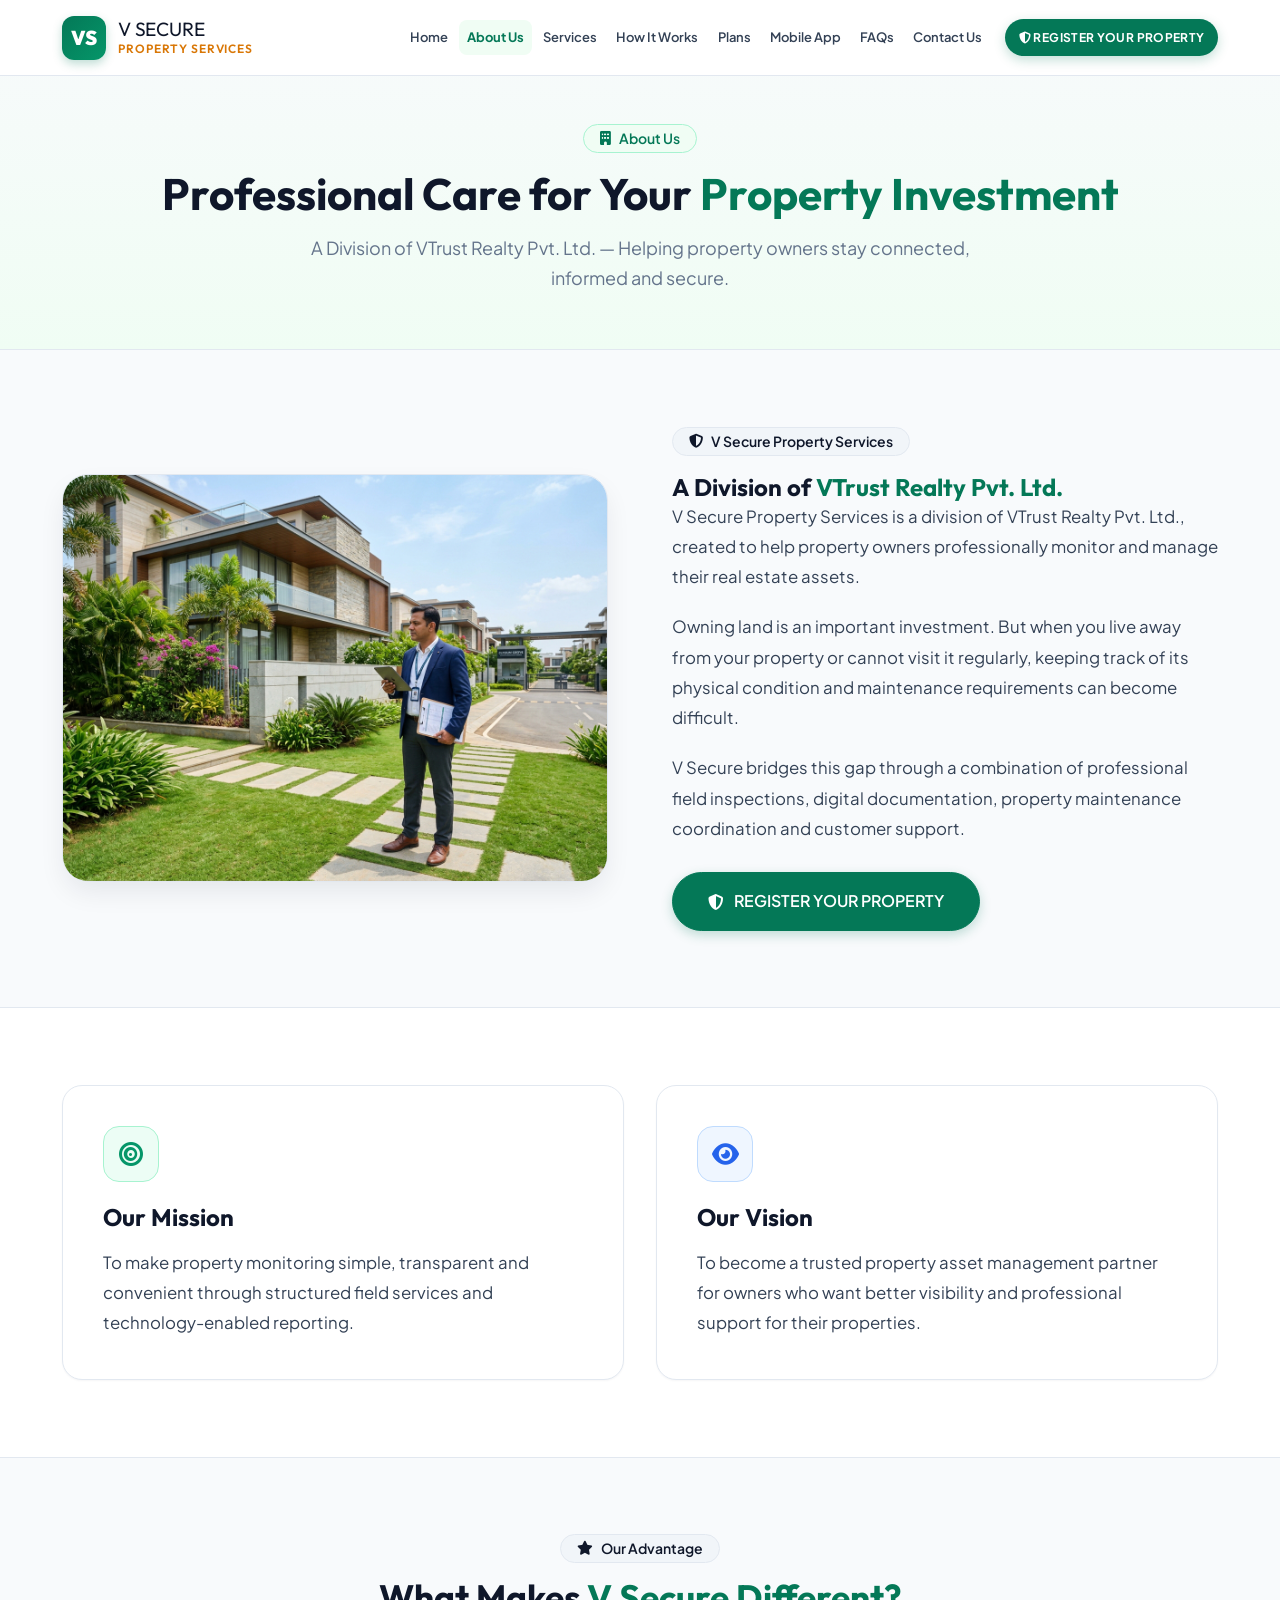
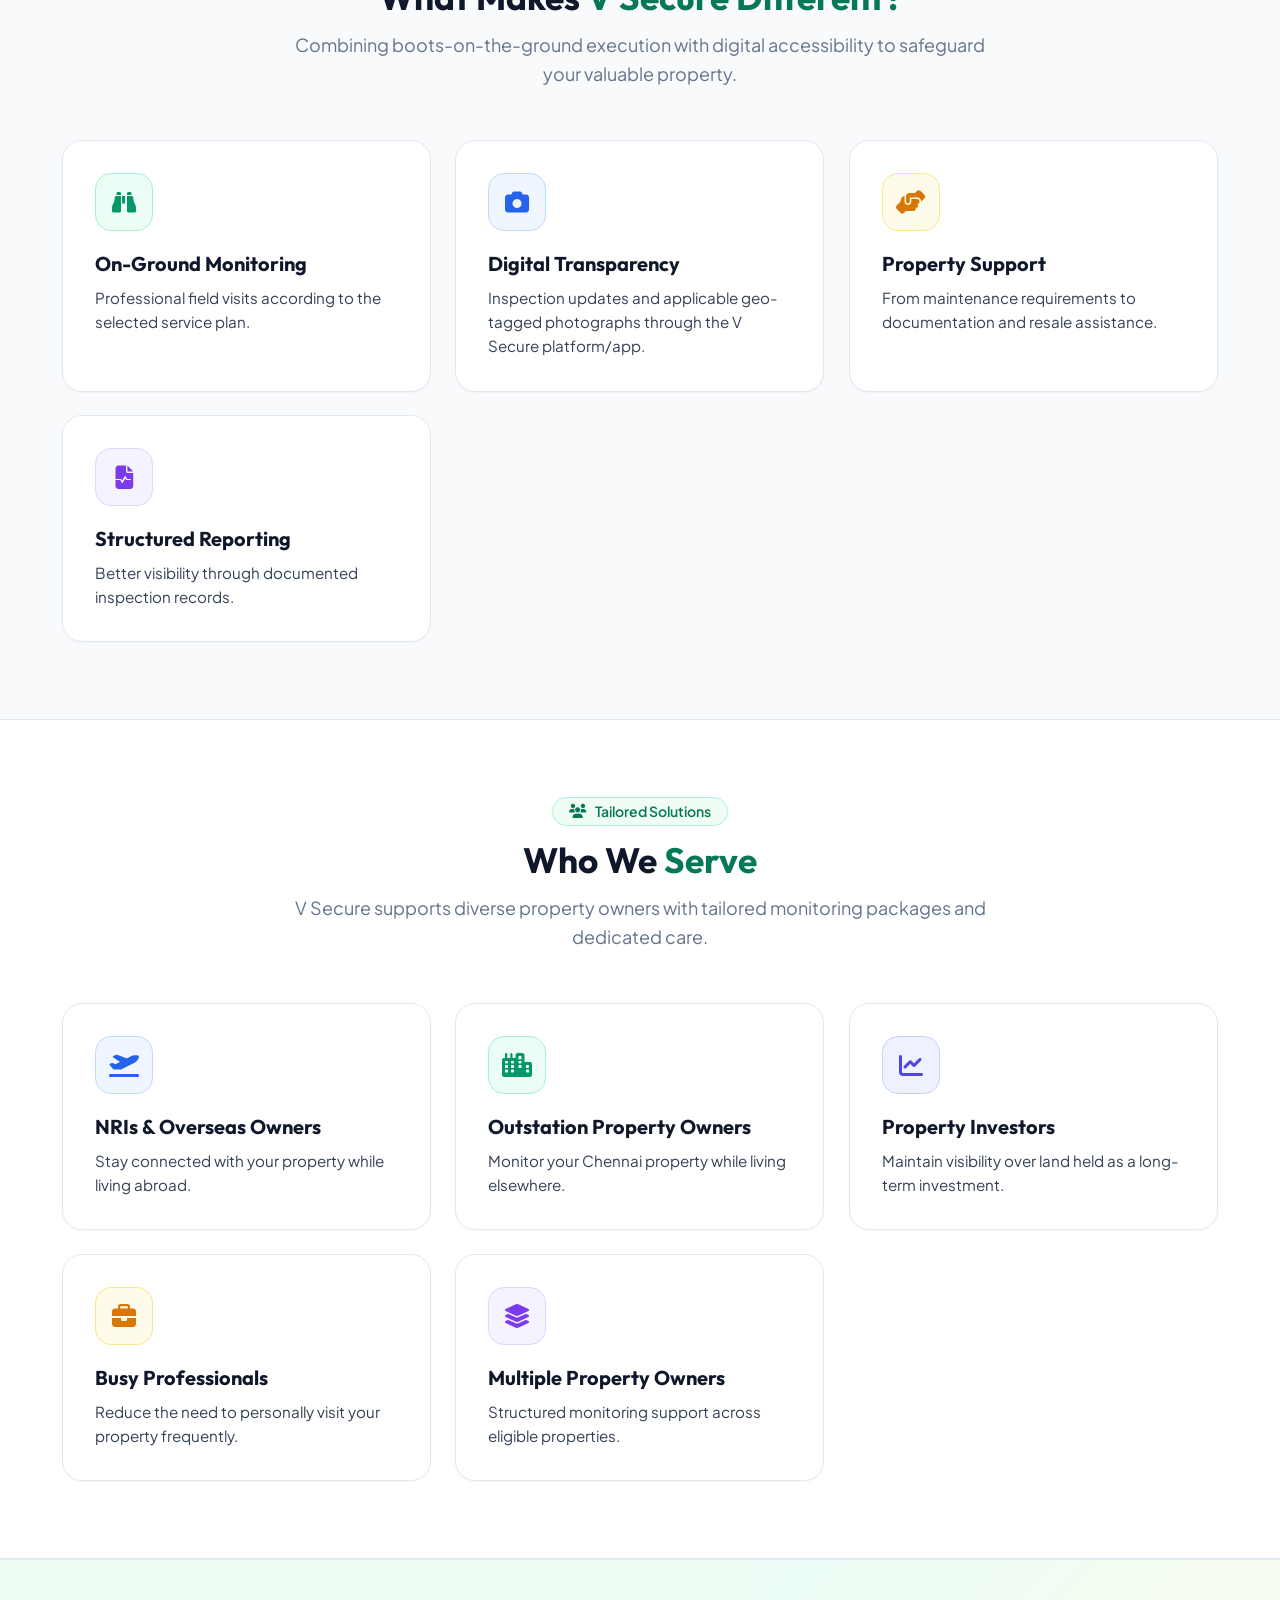
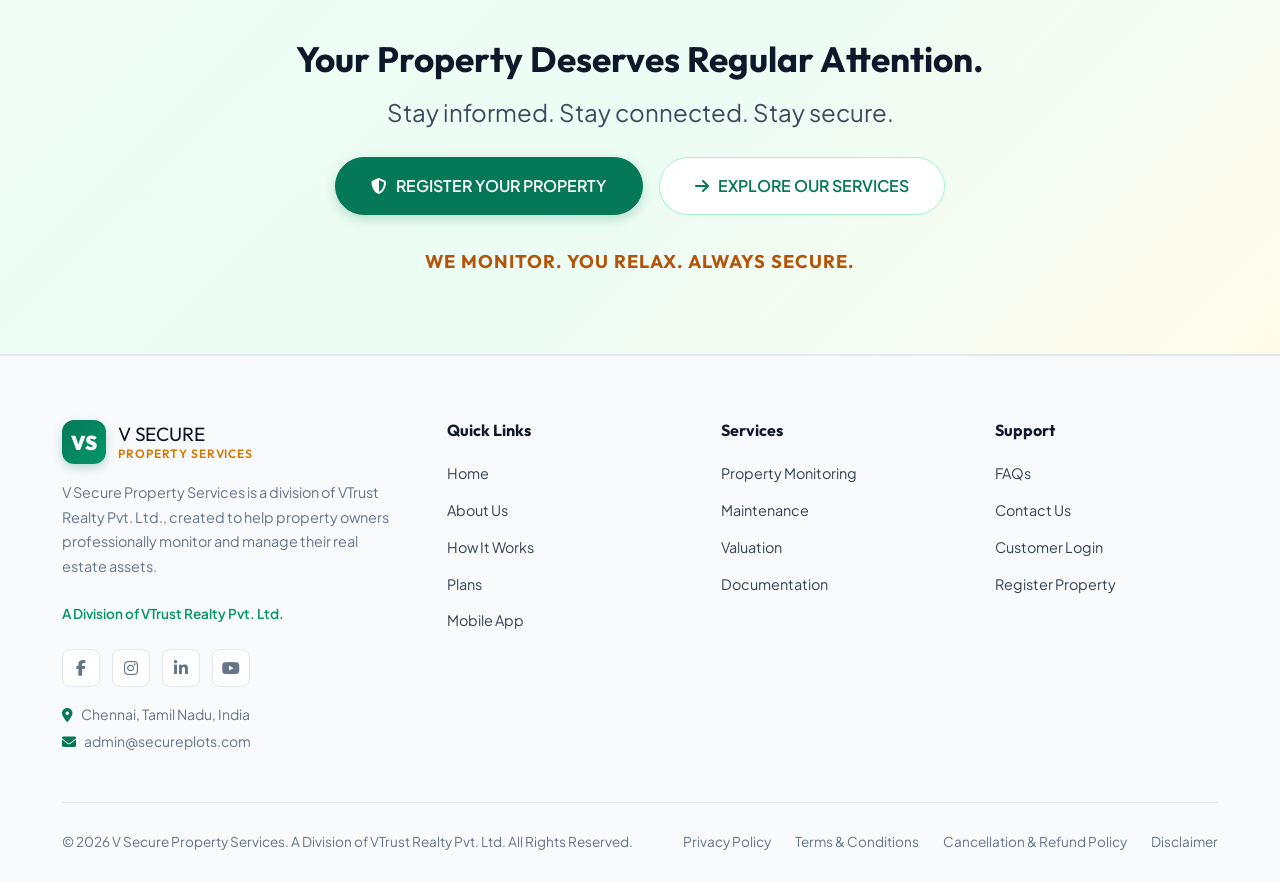
==== commit bb5cbd08: "Responsive and image and content fix" ====
--- a/about.html
+++ b/about.html
@@ -4,7 +4,7 @@
   <meta charset="UTF-8">
   <meta name="viewport" content="width=device-width, initial-scale=1.0">
   <title>About Us — V Secure Property Services</title>
-  <meta name="description" content="Learn about V Secure Property Services, a division of VTrust Realty Pvt. Ltd. Our mission, vision and how we help property owners stay connected.">
+  <meta name="description" content="V Secure Property Services is a division of VTrust Realty Pvt. Ltd., created to help property owners professionally monitor and manage their real estate assets.">
   <link rel="stylesheet" href="css/style.css">
   <link rel="stylesheet" href="https://cdnjs.cloudflare.com/ajax/libs/font-awesome/6.5.1/css/all.min.css">
 </head>
@@ -39,9 +39,6 @@
               <span style="font-size:0.65rem;">Property Services</span>
             </div>
           </div>
-          <button class="nav__drawer-close" aria-label="Close navigation">
-            <i class="fa-solid fa-xmark"></i>
-          </button>
         </div>
 
         <ul class="nav__list">
@@ -50,6 +47,7 @@
           <li><a href="services.html" class="nav__link"><i class="fa-solid fa-shield-halved"></i> Services</a></li>
           <li><a href="how-it-works.html" class="nav__link"><i class="fa-solid fa-route"></i> How It Works</a></li>
           <li><a href="plans.html" class="nav__link"><i class="fa-solid fa-tags"></i> Plans</a></li>
+          <li><a href="app.html" class="nav__link"><i class="fa-solid fa-mobile-screen-button"></i> Mobile App</a></li>
           <li><a href="faq.html" class="nav__link"><i class="fa-solid fa-circle-question"></i> FAQs</a></li>
           <li><a href="contact.html" class="nav__link"><i class="fa-solid fa-envelope"></i> Contact Us</a></li>
         </ul>
@@ -66,12 +64,12 @@
     </div>
   </header>
 
-  <!-- ========== PAGE HERO ========== -->
+  <!-- ========== PAGE 2 — ABOUT US: HERO SECTION ========== -->
   <section class="page-hero">
     <div class="container">
-      <span class="badge badge--blue"><i class="fa-solid fa-building"></i> About V Secure</span>
+      <span class="badge badge--blue"><i class="fa-solid fa-building"></i> About Us</span>
       <h1>Professional Care for Your <span class="text-primary">Property Investment</span></h1>
-      <p>Bridging the physical gap between property owners and their land assets through structured field inspections and digital reporting.</p>
+      <p>A Division of VTrust Realty Pvt. Ltd. — Helping property owners stay connected, informed and secure.</p>
     </div>
   </section>
 
@@ -80,23 +78,23 @@
     <div class="container">
       <div class="about-split">
         <div class="about-split__image">
-          <img src="images/about-property.svg" alt="V Secure property inspection and boundary care">
+          <img src="images/about-property-manager.jpg" alt="V Secure Property Services Professional Management and Site Inspection">
         </div>
         <div class="about-split__content">
-          <span class="badge badge--dark" style="margin-bottom:1rem;"><i class="fa-solid fa-handshake"></i> Corporate Heritage</span>
+          <span class="badge badge--dark" style="margin-bottom:1rem;"><i class="fa-solid fa-shield-halved"></i> V Secure Property Services</span>
           <h2>A Division of <span class="text-primary">VTrust Realty Pvt. Ltd.</span></h2>
-          <p>
-            V Secure Property Services was created to address a critical challenge faced by property owners: managing and monitoring real estate assets from a distance.
-          </p>
-          <p>
-            Owning land or residential property is a significant financial commitment. But when you reside overseas, live in another city, or have a demanding schedule, keeping regular tabs on boundary security, vegetation growth, and physical upkeep becomes difficult.
-          </p>
-          <p>
-            V Secure provides total peace of mind through certified field audits, verifiable GPS geo-tagging, regular photo documentation, maintenance coordination, and dedicated relationship managers.
-          </p>
-          <div style="margin-top: 1.5rem;">
-            <a href="contact.html#register" class="btn btn--primary">
-              <i class="fa-solid fa-shield-halved"></i> Enrol Your Property
+          <p style="font-size: 1.05rem; line-height: 1.8; color: var(--clr-text-body); margin-bottom: 1.25rem;">
+            V Secure Property Services is a division of VTrust Realty Pvt. Ltd., created to help property owners professionally monitor and manage their real estate assets.
+          </p>
+          <p style="font-size: 1.05rem; line-height: 1.8; color: var(--clr-text-body); margin-bottom: 1.25rem;">
+            Owning land is an important investment. But when you live away from your property or cannot visit it regularly, keeping track of its physical condition and maintenance requirements can become difficult.
+          </p>
+          <p style="font-size: 1.05rem; line-height: 1.8; color: var(--clr-text-body); margin-bottom: 1.75rem;">
+            V Secure bridges this gap through a combination of professional field inspections, digital documentation, property maintenance coordination and customer support.
+          </p>
+          <div>
+            <a href="contact.html#register" class="btn btn--primary btn--lg">
+              <i class="fa-solid fa-shield-halved"></i> REGISTER YOUR PROPERTY
             </a>
           </div>
         </div>
@@ -106,55 +104,65 @@
 
   <!-- ========== MISSION & VISION ========== -->
   <section class="section section--alt">
-    <div class="container container--narrow">
+    <div class="container">
+      <div class="about-cards-grid" style="display: grid; grid-template-columns: repeat(auto-fit, minmax(320px, 1fr)); gap: 2rem;">
+        <!-- Mission -->
+        <div class="benefit-card" style="padding: 2.5rem; border: 1px solid var(--clr-border);">
+          <div class="benefit-card__icon icon-emerald" style="width: 56px; height: 56px; font-size: 1.5rem; margin-bottom: 1.25rem;">
+            <i class="fa-solid fa-bullseye"></i>
+          </div>
+          <h2 style="font-size: 1.5rem; margin-bottom: 1rem; color: var(--clr-text-title);">Our Mission</h2>
+          <p style="font-size: 1.05rem; line-height: 1.8; color: var(--clr-text-body);">
+            To make property monitoring simple, transparent and convenient through structured field services and technology-enabled reporting.
+          </p>
+        </div>
+
+        <!-- Vision -->
+        <div class="benefit-card" style="padding: 2.5rem; border: 1px solid var(--clr-border);">
+          <div class="benefit-card__icon icon-blue" style="width: 56px; height: 56px; font-size: 1.5rem; margin-bottom: 1.25rem;">
+            <i class="fa-solid fa-eye"></i>
+          </div>
+          <h2 style="font-size: 1.5rem; margin-bottom: 1rem; color: var(--clr-text-title);">Our Vision</h2>
+          <p style="font-size: 1.05rem; line-height: 1.8; color: var(--clr-text-body);">
+            To become a trusted property asset management partner for owners who want better visibility and professional support for their properties.
+          </p>
+        </div>
+      </div>
+    </div>
+  </section>
+
+  <!-- ========== WHAT MAKES V SECURE DIFFERENT ========== -->
+  <section class="section">
+    <div class="container">
       <div class="section-header">
-        <span class="badge badge--blue"><i class="fa-solid fa-bullseye"></i> Our Purpose</span>
-        <h2>Mission &amp; Vision</h2>
-        <p>Built on the foundation of transparency, customer trust, and structured asset protection.</p>
-      </div>
-      <div class="mission-vision">
-        <div class="mv-card mv-card--mission">
-          <div class="mv-card__icon"><i class="fa-solid fa-rocket"></i></div>
-          <h3>Our Mission</h3>
-          <p>To make property monitoring simple, transparent, and completely worry-free through disciplined field visits, accurate reporting, and prompt support coordination.</p>
-        </div>
-        <div class="mv-card mv-card--vision">
-          <div class="mv-card__icon"><i class="fa-solid fa-eye"></i></div>
-          <h3>Our Vision</h3>
-          <p>To be South India's most trusted real estate asset monitoring partner, empowering property owners with complete visibility and professional on-ground care.</p>
-        </div>
-      </div>
-    </div>
-  </section>
-
-  <!-- ========== WHAT MAKES US DIFFERENT ========== -->
-  <section class="section">
-    <div class="container">
-      <div class="section-header">
-        <span class="badge badge--gold"><i class="fa-solid fa-award"></i> The V Secure Edge</span>
-        <h2>What Makes V Secure <span class="text-primary">Different?</span></h2>
-        <p>Combining traditional field reliability with modern digital verification.</p>
-      </div>
-      <div class="diff-grid">
-        <div class="diff-card">
-          <div class="diff-card__icon"><i class="fa-solid fa-person-walking-luggage"></i></div>
-          <h4>Disciplined Field Visits</h4>
-          <p>Structured physical inspections conducted on strict schedules by background-verified officers.</p>
-        </div>
-        <div class="diff-card">
-          <div class="diff-card__icon"><i class="fa-solid fa-mobile-screen-button"></i></div>
-          <h4>Digital Transparency</h4>
-          <p>Geo-tagged photographs, GPS coordinate verification, and instant inspection notifications.</p>
-        </div>
-        <div class="diff-card">
-          <div class="diff-card__icon"><i class="fa-solid fa-screwdriver-wrench"></i></div>
-          <h4>360° Property Care</h4>
-          <p>From plot cleaning and fencing to legal verification and market valuation, all under one roof.</p>
-        </div>
-        <div class="diff-card">
-          <div class="diff-card__icon"><i class="fa-solid fa-file-invoice"></i></div>
-          <h4>Structured Audit Trails</h4>
-          <p>Historical inspection timelines that protect land value and prevent boundary disputes.</p>
+        <span class="badge badge--dark"><i class="fa-solid fa-star"></i> Our Advantage</span>
+        <h2>What Makes <span class="text-primary">V Secure Different?</span></h2>
+        <p>Combining boots-on-the-ground execution with digital accessibility to safeguard your valuable property.</p>
+      </div>
+
+      <div class="benefits-grid">
+        <div class="benefit-card">
+          <div class="benefit-card__icon icon-emerald"><i class="fa-solid fa-binoculars"></i></div>
+          <h3>On-Ground Monitoring</h3>
+          <p>Professional field visits according to the selected service plan.</p>
+        </div>
+
+        <div class="benefit-card">
+          <div class="benefit-card__icon icon-blue"><i class="fa-solid fa-camera"></i></div>
+          <h3>Digital Transparency</h3>
+          <p>Inspection updates and applicable geo-tagged photographs through the V Secure platform/app.</p>
+        </div>
+
+        <div class="benefit-card">
+          <div class="benefit-card__icon icon-amber"><i class="fa-solid fa-handshake-angle"></i></div>
+          <h3>Property Support</h3>
+          <p>From maintenance requirements to documentation and resale assistance.</p>
+        </div>
+
+        <div class="benefit-card">
+          <div class="benefit-card__icon icon-purple"><i class="fa-solid fa-file-waveform"></i></div>
+          <h3>Structured Reporting</h3>
+          <p>Better visibility through documented inspection records.</p>
         </div>
       </div>
     </div>
@@ -164,99 +172,128 @@
   <section class="section section--alt">
     <div class="container">
       <div class="section-header">
-        <span class="badge badge--blue"><i class="fa-solid fa-users"></i> Client Profiles</span>
+        <span class="badge badge--blue"><i class="fa-solid fa-users"></i> Tailored Solutions</span>
         <h2>Who We <span class="text-primary">Serve</span></h2>
-        <p>Tailored property management services designed for diverse real estate owners.</p>
-      </div>
-      <div class="serve-grid">
-        <div class="serve-card">
-          <div class="serve-card__icon icon-blue"><i class="fa-solid fa-earth-americas"></i></div>
-          <h4>NRIs &amp; Overseas Owners</h4>
-          <p>Stay updated with date-stamped visual reports while living thousands of miles away.</p>
-        </div>
-        <div class="serve-card">
-          <div class="serve-card__icon icon-amber"><i class="fa-solid fa-city"></i></div>
-          <h4>Outstation Owners</h4>
-          <p>Protect your Chennai and suburban properties without frequent long-distance travel.</p>
-        </div>
-        <div class="serve-card">
-          <div class="serve-card__icon icon-emerald"><i class="fa-solid fa-arrow-trend-up"></i></div>
-          <h4>Property Investors</h4>
-          <p>Maintain plot demarcation, prevent illegal dumping, and ensure steady capital appreciation.</p>
-        </div>
-        <div class="serve-card">
-          <div class="serve-card__icon icon-purple"><i class="fa-solid fa-briefcase"></i></div>
-          <h4>Busy Professionals</h4>
-          <p>Save valuable weekend time while ensuring your property stays clean, fenced, and secure.</p>
-        </div>
-        <div class="serve-card">
-          <div class="serve-card__icon icon-teal"><i class="fa-solid fa-boxes-stacked"></i></div>
-          <h4>Multi-Plot Holders</h4>
-          <p>Consolidated multi-property dashboard and volume-optimized maintenance pricing.</p>
-        </div>
-      </div>
-    </div>
-  </section>
-
-  <!-- ========== CTA ========== -->
+        <p>V Secure supports diverse property owners with tailored monitoring packages and dedicated care.</p>
+      </div>
+
+      <div class="benefits-grid" style="grid-template-columns: repeat(auto-fit, minmax(280px, 1fr));">
+        <div class="benefit-card">
+          <div class="benefit-card__icon icon-blue"><i class="fa-solid fa-plane-departure"></i></div>
+          <h3>NRIs &amp; Overseas Owners</h3>
+          <p>Stay connected with your property while living abroad.</p>
+        </div>
+
+        <div class="benefit-card">
+          <div class="benefit-card__icon icon-emerald"><i class="fa-solid fa-city"></i></div>
+          <h3>Outstation Property Owners</h3>
+          <p>Monitor your Chennai property while living elsewhere.</p>
+        </div>
+
+        <div class="benefit-card">
+          <div class="benefit-card__icon icon-indigo"><i class="fa-solid fa-chart-line"></i></div>
+          <h3>Property Investors</h3>
+          <p>Maintain visibility over land held as a long-term investment.</p>
+        </div>
+
+        <div class="benefit-card">
+          <div class="benefit-card__icon icon-amber"><i class="fa-solid fa-briefcase"></i></div>
+          <h3>Busy Professionals</h3>
+          <p>Reduce the need to personally visit your property frequently.</p>
+        </div>
+
+        <div class="benefit-card">
+          <div class="benefit-card__icon icon-purple"><i class="fa-solid fa-layer-group"></i></div>
+          <h3>Multiple Property Owners</h3>
+          <p>Structured monitoring support across eligible properties.</p>
+        </div>
+      </div>
+    </div>
+  </section>
+
+  <!-- ========== CLOSING CTA ========== -->
   <section class="cta-section">
     <div class="container">
-      <h2>Ready to Safeguard Your Property Investment?</h2>
-      <p>Join hundreds of satisfied property owners who trust V Secure for complete peace of mind.</p>
+      <h2>Your Property Deserves Regular Attention.</h2>
+      <p style="font-size: var(--fs-h3); margin-bottom: 1.5rem; opacity: 0.95;">
+        Stay informed. Stay connected. Stay secure.
+      </p>
       <div class="btn-group">
-        <a href="contact.html#register" class="btn btn--primary btn--lg"><i class="fa-solid fa-building"></i> Register Your Property</a>
-        <a href="services.html" class="btn btn--secondary btn--lg"><i class="fa-solid fa-arrow-right"></i> View Services</a>
-      </div>
-    </div>
-  </section>
-
-  <!-- ========== FOOTER ========== -->
+        <a href="contact.html#register" class="btn btn--primary btn--lg">
+          <i class="fa-solid fa-shield-halved"></i> REGISTER YOUR PROPERTY
+        </a>
+        <a href="services.html" class="btn btn--secondary btn--lg">
+          <i class="fa-solid fa-arrow-right"></i> EXPLORE OUR SERVICES
+        </a>
+      </div>
+      <div class="cta-tagline" style="margin-top: 2rem; font-size: 1.15rem; font-weight: 700;">
+        We Monitor. You Relax. Always Secure.
+      </div>
+    </div>
+  </section>
+
+  <!-- ========== RECOMMENDED FOOTER ========== -->
   <footer class="footer">
     <div class="container">
       <div class="footer__grid">
         <div class="footer__brand">
-          <a href="index.html" class="header__logo" style="margin-bottom:0.5rem;">
+          <a href="index.html" class="header__logo" style="margin-bottom: 0.5rem;">
             <div class="header__logo-icon">VS</div>
-            <div class="header__logo-text">V SECURE<span>Property Services</span></div>
+            <div class="header__logo-text">
+              V SECURE
+              <span>Property Services</span>
+            </div>
           </a>
-          <p>Professional property monitoring and asset management services. A Division of VTrust Realty Pvt. Ltd.</p>
+          <p>
+            V Secure Property Services is a division of VTrust Realty Pvt. Ltd., created to help property owners professionally monitor and manage their real estate assets.
+          </p>
+          <p style="font-size: 0.85rem; color: var(--clr-primary-light); font-weight: 600; margin-top: 0.5rem;">
+            A Division of VTrust Realty Pvt. Ltd.
+          </p>
           <div class="footer__social">
             <a href="#" aria-label="Facebook"><i class="fa-brands fa-facebook-f"></i></a>
             <a href="#" aria-label="Instagram"><i class="fa-brands fa-instagram"></i></a>
             <a href="#" aria-label="LinkedIn"><i class="fa-brands fa-linkedin-in"></i></a>
             <a href="#" aria-label="YouTube"><i class="fa-brands fa-youtube"></i></a>
           </div>
-        </div>
+          <div style="margin-top: 1rem; font-size: 0.875rem; color: var(--clr-text-muted);">
+            <div><i class="fa-solid fa-location-dot" style="color:var(--clr-primary); margin-right:6px;"></i> Chennai, Tamil Nadu, India</div>
+            <div style="margin-top: 4px;"><i class="fa-solid fa-envelope" style="color:var(--clr-primary); margin-right:6px;"></i> admin@secureplots.com</div>
+          </div>
+        </div>
+
         <div class="footer__col">
           <h4>Quick Links</h4>
           <ul>
             <li><a href="index.html">Home</a></li>
             <li><a href="about.html">About Us</a></li>
-            <li><a href="services.html">Services</a></li>
             <li><a href="how-it-works.html">How It Works</a></li>
-            <li><a href="plans.html">Pricing Plans</a></li>
+            <li><a href="plans.html">Plans</a></li>
             <li><a href="app.html">Mobile App</a></li>
           </ul>
         </div>
+
         <div class="footer__col">
           <h4>Services</h4>
           <ul>
-            <li><a href="services.html">Property Monitoring</a></li>
-            <li><a href="services.html">Maintenance</a></li>
-            <li><a href="services.html">Valuation</a></li>
-            <li><a href="services.html">Documentation</a></li>
+            <li><a href="services.html#monitoring">Property Monitoring</a></li>
+            <li><a href="services.html#maintenance">Maintenance</a></li>
+            <li><a href="services.html#valuation">Valuation</a></li>
+            <li><a href="services.html#documentation">Documentation</a></li>
           </ul>
         </div>
+
         <div class="footer__col">
           <h4>Support</h4>
           <ul>
             <li><a href="faq.html">FAQs</a></li>
             <li><a href="contact.html">Contact Us</a></li>
+            <li><a href="app.html">Customer Login</a></li>
             <li><a href="contact.html#register">Register Property</a></li>
-            <li><a href="contact.html">Support Desk</a></li>
           </ul>
         </div>
       </div>
+
       <div class="footer__bottom">
         <p>&copy; 2026 V Secure Property Services. A Division of VTrust Realty Pvt. Ltd. All Rights Reserved.</p>
         <div class="footer__policies">
--- a/css/style.css
+++ b/css/style.css
@@ -10,26 +10,40 @@
 /* ---------- Pure Light Theme Tokens (Forest Emerald & Warm Gold) ---------- */
 :root {
   /* Surfaces & Canvas (100% Light Mode) */
-  --clr-bg-page: #f8fafc;        /* Soft Pearl Slate Canvas */
-  --clr-bg-white: #ffffff;       /* Pure Card White */
-  --clr-bg-subtle: #f1f5f9;      /* Light Gray Neutral */
+  --clr-bg-page: #f8fafc;
+  /* Soft Pearl Slate Canvas */
+  --clr-bg-white: #ffffff;
+  /* Pure Card White */
+  --clr-bg-subtle: #f1f5f9;
+  /* Light Gray Neutral */
   --clr-bg-alt: #ffffff;
-  --clr-bg-tint-blue: #f0fdf4;   /* Soft Emerald Tint Highlight */
-  --clr-bg-tint-green: #ecfdf5;  /* Soft Green Highlight */
-  --clr-bg-tint-gold: #fffbeb;   /* Soft Gold Highlight */
+  --clr-bg-tint-blue: #f0fdf4;
+  /* Soft Emerald Tint Highlight */
+  --clr-bg-tint-green: #ecfdf5;
+  /* Soft Green Highlight */
+  --clr-bg-tint-gold: #fffbeb;
+  /* Soft Gold Highlight */
 
   /* Executive Brand Colors (V Secure Forest Emerald & Gold) */
-  --clr-primary: #047857;        /* Rich Forest Emerald */
-  --clr-primary-light: #059669;  /* Vibrant Emerald */
-  --clr-primary-dark: #064e3b;   /* Deep Pine Green */
-  --clr-primary-subtle: #d1fae5; /* Soft Mint Border/Fill */
-
-  --clr-accent-gold: #d97706;    /* Vibrant Warm Amber */
-  --clr-accent-dark: #b45309;    /* Refined Brass */
-  --clr-accent-light: #fef3c7;   /* Pastel Gold */
+  --clr-primary: #047857;
+  /* Rich Forest Emerald */
+  --clr-primary-light: #059669;
+  /* Vibrant Emerald */
+  --clr-primary-dark: #064e3b;
+  /* Deep Pine Green */
+  --clr-primary-subtle: #d1fae5;
+  /* Soft Mint Border/Fill */
+
+  --clr-accent-gold: #d97706;
+  /* Vibrant Warm Amber */
+  --clr-accent-dark: #b45309;
+  /* Refined Brass */
+  --clr-accent-light: #fef3c7;
+  /* Pastel Gold */
 
   /* Semantic State Colors */
-  --clr-success: #059669;        /* Verified Emerald */
+  --clr-success: #059669;
+  /* Verified Emerald */
   --clr-success-bg: #ecfdf5;
   --clr-success-border: #a7f3d0;
   --clr-info: #0284c7;
@@ -37,16 +51,23 @@
   --clr-warning: #d97706;
 
   /* Typography Colors (High Contrast & Clean Legibility) */
-  --clr-text-title: #0f172a;     /* Deep Slate / Charcoal */
-  --clr-text-body: #334155;      /* Slate Body (Optimal for reading) */
-  --clr-text-muted: #64748b;     /* Metadata / Secondary */
-  --clr-text-subtle: #94a3b8;    /* Placeholder / Inactive */
+  --clr-text-title: #0f172a;
+  /* Deep Slate / Charcoal */
+  --clr-text-body: #334155;
+  /* Slate Body (Optimal for reading) */
+  --clr-text-muted: #64748b;
+  /* Metadata / Secondary */
+  --clr-text-subtle: #94a3b8;
+  /* Placeholder / Inactive */
   --clr-text-white: #ffffff;
 
   /* Crisp Light Borders */
-  --clr-border: #e2e8f0;         /* Default Light Divider */
-  --clr-border-subtle: #cbd5e1;  /* Form Input / Strong Border */
-  --clr-border-blue: #a7f3d0;    /* Card Mint Border */
+  --clr-border: #e2e8f0;
+  /* Default Light Divider */
+  --clr-border-subtle: #cbd5e1;
+  /* Form Input / Strong Border */
+  --clr-border-blue: #a7f3d0;
+  /* Card Mint Border */
 
   /* Gradients */
   --grad-primary: linear-gradient(135deg, #047857 0%, #059669 100%);
@@ -104,7 +125,9 @@
 }
 
 /* ---------- Global Reset & Base ---------- */
-*, *::before, *::after {
+*,
+*::before,
+*::after {
   margin: 0;
   padding: 0;
   box-sizing: border-box;
@@ -130,7 +153,8 @@
   overflow: hidden;
 }
 
-img, svg {
+img,
+svg {
   max-width: 100%;
   height: auto;
   display: block;
@@ -142,11 +166,17 @@
   transition: all var(--transition-fast);
 }
 
-ul, ol {
+ul,
+ol {
   list-style: none;
 }
 
-h1, h2, h3, h4, h5, h6 {
+h1,
+h2,
+h3,
+h4,
+h5,
+h6 {
   font-family: var(--ff-heading);
   color: var(--clr-text-title);
   font-weight: 700;
@@ -242,7 +272,7 @@
 }
 
 .text-gradient {
-  background: linear-gradient(135deg, #047857 0%, #059669 60%, #d97706 100%);
+  background: linear-gradient(135deg, #047857 0%, #059669 60%, #059669 100%);
   -webkit-background-clip: text;
   -webkit-text-fill-color: transparent;
   background-clip: text;
@@ -408,22 +438,33 @@
 .header__nav {
   display: flex;
   align-items: center;
-  gap: 1.5rem;
+  gap: clamp(0.6rem, 1.2vw, 1.35rem);
 }
 
 .nav__list {
   display: flex;
   align-items: center;
-  gap: 0.25rem;
+  gap: clamp(0.1rem, 0.3vw, 0.35rem);
+  list-style: none;
+  margin: 0;
+  padding: 0;
+}
+
+.nav__list li {
+  white-space: nowrap;
 }
 
 .nav__link {
-  font-size: 0.925rem;
+  font-size: clamp(0.81rem, 0.85vw, 0.925rem);
   font-weight: 600;
   color: var(--clr-text-body);
-  padding: 0.5rem 0.85rem;
+  padding: 0.45rem clamp(0.45rem, 0.6vw, 0.8rem);
   border-radius: var(--radius-sm);
   transition: all var(--transition-fast);
+  white-space: nowrap;
+  display: inline-flex;
+  align-items: center;
+  text-decoration: none;
 }
 
 .nav__link:hover {
@@ -438,16 +479,17 @@
 }
 
 .nav__cta {
-  padding: 0.65rem 1.35rem;
+  padding: 0.55rem clamp(0.85rem, 1vw, 1.25rem);
   background: var(--clr-primary);
   color: #ffffff;
   border-radius: var(--radius-full);
-  font-size: 0.825rem;
+  font-size: clamp(0.75rem, 0.8vw, 0.825rem);
   font-weight: 700;
   letter-spacing: 0.03em;
   box-shadow: 0 4px 12px rgba(4, 120, 87, 0.24);
   transition: all var(--transition-fast);
   white-space: nowrap;
+  flex-shrink: 0;
 }
 
 .nav__cta:hover {
@@ -598,169 +640,399 @@
   margin-bottom: 2.25rem;
 }
 
-.hero__stats {
-  display: grid;
-  grid-template-columns: repeat(3, 1fr);
-  gap: 1rem;
-  padding-top: 1.5rem;
-  border-top: 1px solid var(--clr-border);
-}
-
-.hero__stat-card {
-  background: #ffffff;
-  padding: 0.9rem 1.1rem;
-  border-radius: var(--radius-lg);
-  border: 1px solid var(--clr-border);
-  box-shadow: var(--shadow-xs);
-  transition: transform var(--transition-fast);
-}
-
-.hero__stat-card:hover {
-  transform: translateY(-2px);
-  border-color: var(--clr-border-blue);
-}
-
-.hero__stat-number {
-  font-family: var(--ff-heading);
-  font-size: clamp(1.5rem, 2.3vw, 1.95rem);
-  font-weight: 800;
-  color: var(--clr-primary);
-  line-height: 1.1;
-  margin-bottom: 0.25rem;
-}
-
-.hero__stat-label {
-  font-size: var(--fs-xs);
-  font-weight: 600;
-  color: var(--clr-text-muted);
-  text-transform: uppercase;
-  letter-spacing: 0.05em;
-}
-
-/* Hero Visual / Radar Card */
+
+/* Hero Visual (Image Only - Clean, Framed & Responsive) */
 .hero__visual {
   position: relative;
-}
-
-.property-live-card {
+  display: flex;
+  align-items: center;
+  justify-content: center;
+}
+
+.hero__image-container {
+  position: relative;
+  width: 100%;
+  max-width: 560px;
+  border-radius: var(--radius-2xl);
+  overflow: hidden;
+  box-shadow: 0 20px 48px -12px rgba(15, 23, 42, 0.16);
+  border: 1px solid var(--clr-border);
   background: #ffffff;
-  border: 1px solid var(--clr-border);
+  transition: transform var(--transition-smooth), box-shadow var(--transition-smooth);
+}
+
+.hero__image-container:hover {
+  transform: translateY(-4px);
+  box-shadow: 0 28px 56px -12px rgba(4, 120, 87, 0.2);
+}
+
+.hero__image {
+  width: 100%;
+  height: auto;
+  max-height: 480px;
+  object-fit: cover;
+  display: block;
   border-radius: var(--radius-2xl);
-  padding: 1.5rem;
-  box-shadow: var(--shadow-xl);
+  transition: transform 0.65s cubic-bezier(0.16, 1, 0.3, 1);
+}
+
+.hero__image-container:hover .hero__image {
+  transform: scale(1.025);
+}
+
+/* ---------- DYNAMIC ASYMMETRIC HERO COLLAGE ---------- */
+.hero__collage {
   position: relative;
+  width: 100%;
+  max-width: 580px;
+  height: 520px;
+  perspective: 1000px;
+}
+
+/* Ambient glow under the collage */
+.hero__collage::before {
+  content: "";
+  position: absolute;
+  top: 10%;
+  left: 8%;
+  width: 84%;
+  height: 80%;
+  background: radial-gradient(circle, rgba(4, 120, 87, 0.16) 0%, rgba(217, 119, 6, 0.1) 45%, transparent 70%);
+  filter: blur(40px);
+  z-index: 0;
+  pointer-events: none;
+}
+
+/* Base Collage Card */
+.collage-item {
+  position: absolute;
+  border-radius: var(--radius-xl);
   overflow: hidden;
-}
-
-.property-live-card__header {
-  display: flex;
-  align-items: center;
-  justify-content: space-between;
-  margin-bottom: 1rem;
-}
-
-.property-live-card__status {
+  background: #ffffff;
+  border: 4px solid #ffffff;
+  box-shadow: 0 16px 36px -8px rgba(15, 23, 42, 0.18), 0 4px 12px rgba(15, 23, 42, 0.08);
+  transition: transform 0.45s cubic-bezier(0.16, 1, 0.3, 1), box-shadow 0.45s ease, z-index 0s;
+  cursor: pointer;
+  will-change: transform;
+}
+
+.collage-item img {
+  width: 100%;
+  height: 100%;
+  object-fit: cover;
+  display: block;
+  transition: transform 0.65s cubic-bezier(0.16, 1, 0.3, 1);
+}
+
+.collage-item:hover {
+  transform: translateY(-8px) scale(1.04) rotate(0deg) !important;
+  z-index: 10 !important;
+  box-shadow: 0 28px 60px -10px rgba(4, 120, 87, 0.32), 0 10px 24px rgba(15, 23, 42, 0.12);
+}
+
+.collage-item:hover img {
+  transform: scale(1.05);
+}
+
+/* 1. Main Focal Card - Boundary Stone Survey */
+.collage-item--main {
+  top: 55px;
+  left: 20px;
+  width: 65%;
+  height: 310px;
+  z-index: 2;
+  transform: rotate(-2deg);
+}
+
+.collage-item__caption {
+  position: absolute;
+  bottom: 0;
+  left: 0;
+  right: 0;
+  padding: 1.5rem 1rem 0.65rem;
+  background: linear-gradient(180deg, transparent 0%, rgba(15, 23, 42, 0.85) 100%);
+  color: #ffffff;
+  font-size: 0.825rem;
+  font-weight: 700;
+  display: flex;
+  align-items: center;
+  gap: 0.45rem;
+  pointer-events: none;
+}
+
+.collage-item__caption i {
+  color: var(--clr-accent-gold);
+}
+
+/* 2. Top Accent Card - Mobile Geo-Tagging */
+.collage-item--top {
+  top: 10px;
+  right: 15px;
+  width: 44%;
+  height: 230px;
+  z-index: 3;
+  transform: rotate(3.5deg);
+}
+
+/* 3. Bottom Left Accent - Fencing & Land Upkeep */
+.collage-item--left {
+  bottom: 20px;
+  left: 10px;
+  width: 46%;
+  height: 200px;
+  z-index: 4;
+  transform: rotate(-3deg);
+}
+
+/* 4. Bottom Right Accent - Digital Report */
+.collage-item--right {
+  bottom: 15px;
+  right: 20px;
+  width: 45%;
+  height: 220px;
+  z-index: 5;
+  transform: rotate(2deg);
+}
+
+/* Floating Pills inside Collage Cards */
+.collage-item__pill {
+  position: absolute;
+  top: 10px;
+  right: 10px;
   display: inline-flex;
   align-items: center;
-  gap: 0.5rem;
+  gap: 0.35rem;
+  padding: 0.35rem 0.75rem;
+  background: rgba(15, 23, 42, 0.82);
+  backdrop-filter: blur(8px);
+  color: #ffffff;
+  border-radius: var(--radius-full);
+  font-size: 0.725rem;
+  font-weight: 700;
+  letter-spacing: 0.02em;
+  box-shadow: 0 4px 12px rgba(0, 0, 0, 0.25);
+  pointer-events: none;
+}
+
+.collage-item__pill i {
+  color: var(--clr-accent-gold);
+}
+
+/* Floating Trust Badge */
+.collage-float--badge {
+  position: absolute;
+  top: 48%;
+  right: -10px;
+  z-index: 7;
+  display: flex;
+  align-items: center;
+  gap: 0.75rem;
+  background: rgba(255, 255, 255, 0.95);
+  backdrop-filter: blur(12px);
+  padding: 0.65rem 1.15rem;
+  border-radius: var(--radius-full);
+  border: 1px solid var(--clr-border-blue);
+  box-shadow: 0 16px 36px -6px rgba(4, 120, 87, 0.22), 0 4px 12px rgba(15, 23, 42, 0.08);
+  animation: collageFloat 3.8s ease-in-out infinite alternate;
+}
+
+@keyframes collageFloat {
+  0% {
+    transform: translateY(0);
+  }
+
+  100% {
+    transform: translateY(-8px);
+  }
+}
+
+.collage-float__icon {
+  width: 34px;
+  height: 34px;
+  border-radius: 50%;
   background: var(--clr-success-bg);
   color: var(--clr-success);
-  font-size: var(--fs-xs);
-  font-weight: 700;
-  padding: 0.35rem 0.75rem;
-  border-radius: var(--radius-full);
   border: 1px solid var(--clr-success-border);
-}
-
-.property-live-card__status .pulse-dot {
-  width: 8px;
-  height: 8px;
-  background-color: var(--clr-success);
-  border-radius: 50%;
-  animation: pulseDot 2s infinite;
-}
-
-@keyframes pulseDot {
-  0% { transform: scale(0.95); box-shadow: 0 0 0 0 rgba(5, 150, 105, 0.7); }
-  70% { transform: scale(1); box-shadow: 0 0 0 6px rgba(5, 150, 105, 0); }
-  100% { transform: scale(0.95); box-shadow: 0 0 0 0 rgba(5, 150, 105, 0); }
-}
-
-.property-live-card__gps {
-  font-family: monospace;
-  font-size: var(--fs-xs);
+  display: flex;
+  align-items: center;
+  justify-content: center;
+  font-size: 1.1rem;
+  flex-shrink: 0;
+}
+
+.collage-float__text {
+  display: flex;
+  flex-direction: column;
+}
+
+.collage-float__text strong {
+  font-size: 0.85rem;
+  font-weight: 800;
+  color: var(--clr-text-title);
+  line-height: 1.2;
+}
+
+.collage-float__text span {
+  font-size: 0.725rem;
   color: var(--clr-text-muted);
   font-weight: 600;
 }
 
-.property-live-card__image {
-  position: relative;
-  height: 220px;
-  border-radius: var(--radius-lg);
-  overflow: hidden;
-  background: linear-gradient(135deg, #eff6ff 0%, #ecfdf5 100%);
-  border: 1px solid var(--clr-border);
-  margin-bottom: 1.25rem;
-}
-
-.property-live-card__overlay {
-  position: absolute;
-  bottom: 10px;
-  left: 10px;
-  right: 10px;
-  background: rgba(255, 255, 255, 0.96);
-  backdrop-filter: blur(8px);
-  -webkit-backdrop-filter: blur(8px);
-  border: 1px solid var(--clr-border);
-  box-shadow: 0 4px 12px rgba(15, 23, 42, 0.06);
-  padding: 0.5rem 0.85rem;
-  border-radius: var(--radius-md);
-  color: var(--clr-text-title);
-  display: flex;
-  align-items: center;
-  justify-content: space-between;
-  font-size: var(--fs-xs);
-  font-weight: 600;
-}
-
-.property-live-card__details {
-  display: grid;
-  grid-template-columns: 1fr 1fr;
-  gap: 0.75rem;
-  margin-bottom: 1rem;
-}
-
-.property-detail-pill {
-  background: var(--clr-bg-subtle);
-  border: 1px solid var(--clr-border);
-  padding: 0.6rem 0.85rem;
-  border-radius: var(--radius-md);
-}
-
-.property-detail-pill .label {
-  font-size: var(--fs-xs);
-  color: var(--clr-text-muted);
-  display: block;
-  margin-bottom: 2px;
-}
-
-.property-detail-pill .value {
-  font-size: 0.9rem;
-  font-weight: 700;
-  color: var(--clr-text-title);
-  display: flex;
-  align-items: center;
-  gap: 0.35rem;
-}
-
-.property-live-card__footer {
-  display: flex;
-  align-items: center;
-  justify-content: space-between;
-  padding-top: 0.85rem;
-  border-top: 1px solid var(--clr-border);
-  font-size: var(--fs-xs);
-  color: var(--clr-text-muted);
+/* Responsive adjustments for Collage */
+@media (max-width: 992px) {
+  .hero__collage {
+    max-width: 520px;
+    height: 480px;
+    margin-top: 1rem;
+  }
+
+  .collage-item--main {
+    height: 280px;
+  }
+
+  .collage-item--top {
+    height: 200px;
+  }
+
+  .collage-item--left {
+    height: 180px;
+  }
+
+  .collage-item--right {
+    height: 190px;
+  }
+}
+
+@media (max-width: 576px) {
+  .hero__collage {
+    max-width: 100%;
+    height: 410px;
+  }
+
+  .collage-item--main {
+    top: 40px;
+    left: 10px;
+    width: 68%;
+    height: 230px;
+  }
+
+  .collage-item--top {
+    top: 10px;
+    right: 5px;
+    width: 46%;
+    height: 165px;
+  }
+
+  .collage-item--left {
+    bottom: 15px;
+    left: 5px;
+    width: 48%;
+    height: 150px;
+  }
+
+  .collage-item--right {
+    bottom: 10px;
+    right: 5px;
+    width: 47%;
+    height: 160px;
+  }
+
+  .collage-float--badge {
+    right: 0px;
+    top: 50%;
+    padding: 0.45rem 0.85rem;
+  }
+
+  .collage-float__icon {
+    width: 28px;
+    height: 28px;
+    font-size: 0.9rem;
+  }
+
+  .collage-float__text strong {
+    font-size: 0.75rem;
+  }
+
+  .collage-float__text span {
+    font-size: 0.65rem;
+  }
+}
+
+/* ==========================================================================
+   PAGE ONLOAD ENTRANCE ANIMATIONS (Staged & Butter-Smooth)
+   ========================================================================== */
+.animate-fade-up {
+  opacity: 0;
+  transform: translateY(26px);
+  animation: heroEntranceUp 0.85s cubic-bezier(0.16, 1, 0.3, 1) forwards;
+}
+
+.animate-fade-left {
+  opacity: 0;
+  transform: translateX(32px);
+  animation: heroEntranceLeft 0.9s cubic-bezier(0.16, 1, 0.3, 1) forwards;
+}
+
+.animate-fade-right {
+  opacity: 0;
+  transform: translateX(-32px);
+  animation: heroEntranceRight 0.9s cubic-bezier(0.16, 1, 0.3, 1) forwards;
+}
+
+@keyframes heroEntranceUp {
+  0% {
+    opacity: 0;
+    transform: translateY(26px);
+  }
+
+  100% {
+    opacity: 1;
+    transform: translateY(0);
+  }
+}
+
+@keyframes heroEntranceLeft {
+  0% {
+    opacity: 0;
+    transform: translateX(32px);
+  }
+
+  100% {
+    opacity: 1;
+    transform: translateY(0);
+  }
+}
+
+@keyframes heroEntranceRight {
+  0% {
+    opacity: 0;
+    transform: translateX(-32px);
+  }
+
+  100% {
+    opacity: 1;
+    transform: translateX(0);
+  }
+}
+
+.anim-delay-1 {
+  animation-delay: 0.12s;
+}
+
+.anim-delay-2 {
+  animation-delay: 0.22s;
+}
+
+.anim-delay-3 {
+  animation-delay: 0.32s;
+}
+
+.anim-delay-4 {
+  animation-delay: 0.42s;
+}
+
+.anim-delay-5 {
+  animation-delay: 0.52s;
 }
 
 /* ---------- CARD GRIDS & BENEFIT ICONS ---------- */
@@ -805,13 +1077,47 @@
 }
 
 /* Soft Tinted Icon Themes */
-.icon-emerald { background-color: #ecfdf5; color: #059669; border: 1px solid #a7f3d0; }
-.icon-blue    { background-color: #eff6ff; color: #2563eb; border: 1px solid #bfdbfe; }
-.icon-amber   { background-color: #fffbeb; color: #d97706; border: 1px solid #fde68a; }
-.icon-purple  { background-color: #f5f3ff; color: #7c3aed; border: 1px solid #ddd6fe; }
-.icon-rose    { background-color: #fff1f2; color: #e11d48; border: 1px solid #fecdd3; }
-.icon-teal    { background-color: #f0fdfa; color: #0d9488; border: 1px solid #99f6e4; }
-.icon-indigo  { background-color: #eef2ff; color: #4f46e5; border: 1px solid #c7d2fe; }
+.icon-emerald {
+  background-color: #ecfdf5;
+  color: #059669;
+  border: 1px solid #a7f3d0;
+}
+
+.icon-blue {
+  background-color: #eff6ff;
+  color: #2563eb;
+  border: 1px solid #bfdbfe;
+}
+
+.icon-amber {
+  background-color: #fffbeb;
+  color: #d97706;
+  border: 1px solid #fde68a;
+}
+
+.icon-purple {
+  background-color: #f5f3ff;
+  color: #7c3aed;
+  border: 1px solid #ddd6fe;
+}
+
+.icon-rose {
+  background-color: #fff1f2;
+  color: #e11d48;
+  border: 1px solid #fecdd3;
+}
+
+.icon-teal {
+  background-color: #f0fdfa;
+  color: #0d9488;
+  border: 1px solid #99f6e4;
+}
+
+.icon-indigo {
+  background-color: #eef2ff;
+  color: #4f46e5;
+  border: 1px solid #c7d2fe;
+}
 
 .benefit-card h3 {
   font-size: 1.25rem;
@@ -945,8 +1251,8 @@
 
 .steps__line {
   position: absolute;
-  top: 30px;
-  bottom: 30px;
+  top: 28px;
+  bottom: 28px;
   left: 27px;
   width: 2px;
   background: linear-gradient(180deg, var(--clr-primary) 0%, #cbd5e1 100%);
@@ -1157,10 +1463,17 @@
 }
 
 .app-section__image img {
-  max-width: 320px;
+  max-width: 380px;
   width: 100%;
   height: auto;
-  filter: drop-shadow(0 20px 30px rgba(15, 23, 42, 0.12));
+  border-radius: 24px;
+  box-shadow: 0 20px 45px -10px rgba(15, 23, 42, 0.18), 0 0 0 1px rgba(226, 232, 240, 0.9);
+  transition: transform 0.4s cubic-bezier(0.16, 1, 0.3, 1), box-shadow 0.4s ease;
+}
+
+.app-section__image img:hover {
+  transform: translateY(-6px);
+  box-shadow: 0 30px 60px -15px rgba(4, 120, 87, 0.22), 0 0 0 1px rgba(5, 150, 105, 0.25);
 }
 
 .app-features {
@@ -1312,14 +1625,25 @@
   color: var(--clr-primary);
 }
 
+.faq-section-heading {
+  display: flex;
+  align-items: center;
+  font-family: var(--ff-heading);
+  font-size: 1.25rem;
+  font-weight: 700;
+  color: var(--clr-primary);
+  padding: 0.5rem 0;
+  border-bottom: 2px solid var(--clr-primary-subtle);
+}
+
 .faq-answer {
   max-height: 0;
   overflow: hidden;
-  transition: max-height 0.35s ease-out;
+  transition: max-height 0.4s cubic-bezier(0.4, 0, 0.2, 1);
 }
 
 .faq-item.active .faq-answer {
-  max-height: 300px;
+  max-height: 600px;
 }
 
 .faq-answer__inner {
@@ -1573,11 +1897,13 @@
 
 .page-hero .badge {
   margin-bottom: 0.85rem;
+  animation: heroEntranceUp 0.75s cubic-bezier(0.16, 1, 0.3, 1) forwards;
 }
 
 .page-hero h1 {
   font-size: var(--fs-h1);
   margin-bottom: 0.75rem;
+  animation: heroEntranceUp 0.85s cubic-bezier(0.16, 1, 0.3, 1) 0.1s forwards;
 }
 
 .page-hero p {
@@ -1732,13 +2058,13 @@
    ========================================================================== */
 
 /* Desktop link icon hide */
-@media (min-width: 1025px) {
+@media (min-width: 1181px) {
   .nav__link i {
     display: none;
   }
 }
 
-@media (max-width: 1024px) {
+@media (max-width: 1180px) {
   :root {
     --header-height: 70px;
   }
@@ -1820,11 +2146,11 @@
     transform: translateX(0);
   }
 
-  /* Drawer Top Bar */
+  /* Drawer Top Bar - Single unified close button via header .nav-toggle */
   .nav__drawer-header {
     display: flex !important;
     align-items: center;
-    justify-content: space-between;
+    justify-content: flex-start;
     padding-bottom: 1rem;
     border-bottom: 1px solid var(--clr-border);
   }
@@ -1835,25 +2161,9 @@
     gap: 0.65rem;
   }
 
+  /* Hide duplicate close button - .nav-toggle in header serves as the sole close action */
   .nav__drawer-close {
-    width: 38px;
-    height: 38px;
-    border-radius: 50%;
-    border: 1px solid var(--clr-border);
-    background: var(--clr-bg-page);
-    color: var(--clr-text-title);
-    font-size: 1.15rem;
-    display: flex;
-    align-items: center;
-    justify-content: center;
-    cursor: pointer;
-    transition: all var(--transition-fast);
-  }
-
-  .nav__drawer-close:hover {
-    background: var(--clr-bg-tint-blue);
-    color: var(--clr-primary);
-    border-color: var(--clr-border-blue);
+    display: none !important;
   }
 
   .nav__list {
@@ -2086,3 +2396,71 @@
     font-size: 0.72rem;
   }
 }
+
+/* ==========================================================================
+   SEQUENTIAL SCROLL REVEAL ANIMATIONS
+   Elements always reveal in strict DOM order (top → bottom).
+   The JS queue system sets transition-delay dynamically for smooth staggering.
+   ========================================================================== */
+
+/* Default reveal: slide up from below */
+.reveal {
+  opacity: 0;
+  transform: translateY(32px);
+  transition:
+    opacity 0.7s cubic-bezier(0.16, 1, 0.3, 1),
+    transform 0.7s cubic-bezier(0.16, 1, 0.3, 1);
+  will-change: opacity, transform;
+}
+
+/* Slide in from the left */
+.reveal--left {
+  opacity: 0;
+  transform: translateX(-40px);
+  transition:
+    opacity 0.7s cubic-bezier(0.16, 1, 0.3, 1),
+    transform 0.7s cubic-bezier(0.16, 1, 0.3, 1);
+  will-change: opacity, transform;
+}
+
+/* Slide in from the right */
+.reveal--right {
+  opacity: 0;
+  transform: translateX(40px);
+  transition:
+    opacity 0.7s cubic-bezier(0.16, 1, 0.3, 1),
+    transform 0.7s cubic-bezier(0.16, 1, 0.3, 1);
+  will-change: opacity, transform;
+}
+
+/* Zoom / scale in */
+.reveal--zoom {
+  opacity: 0;
+  transform: scale(0.92);
+  transition:
+    opacity 0.7s cubic-bezier(0.16, 1, 0.3, 1),
+    transform 0.7s cubic-bezier(0.16, 1, 0.3, 1);
+  will-change: opacity, transform;
+}
+
+/* Revealed state — all variants resolve to identity transform */
+.reveal.revealed,
+.reveal--left.revealed,
+.reveal--right.revealed,
+.reveal--zoom.revealed {
+  opacity: 1;
+  transform: translate(0) scale(1);
+}
+
+/* Reduced Motion — instant reveal for accessibility */
+@media (prefers-reduced-motion: reduce) {
+
+  .reveal,
+  .reveal--left,
+  .reveal--right,
+  .reveal--zoom {
+    opacity: 1 !important;
+    transform: none !important;
+    transition: none !important;
+  }
+}
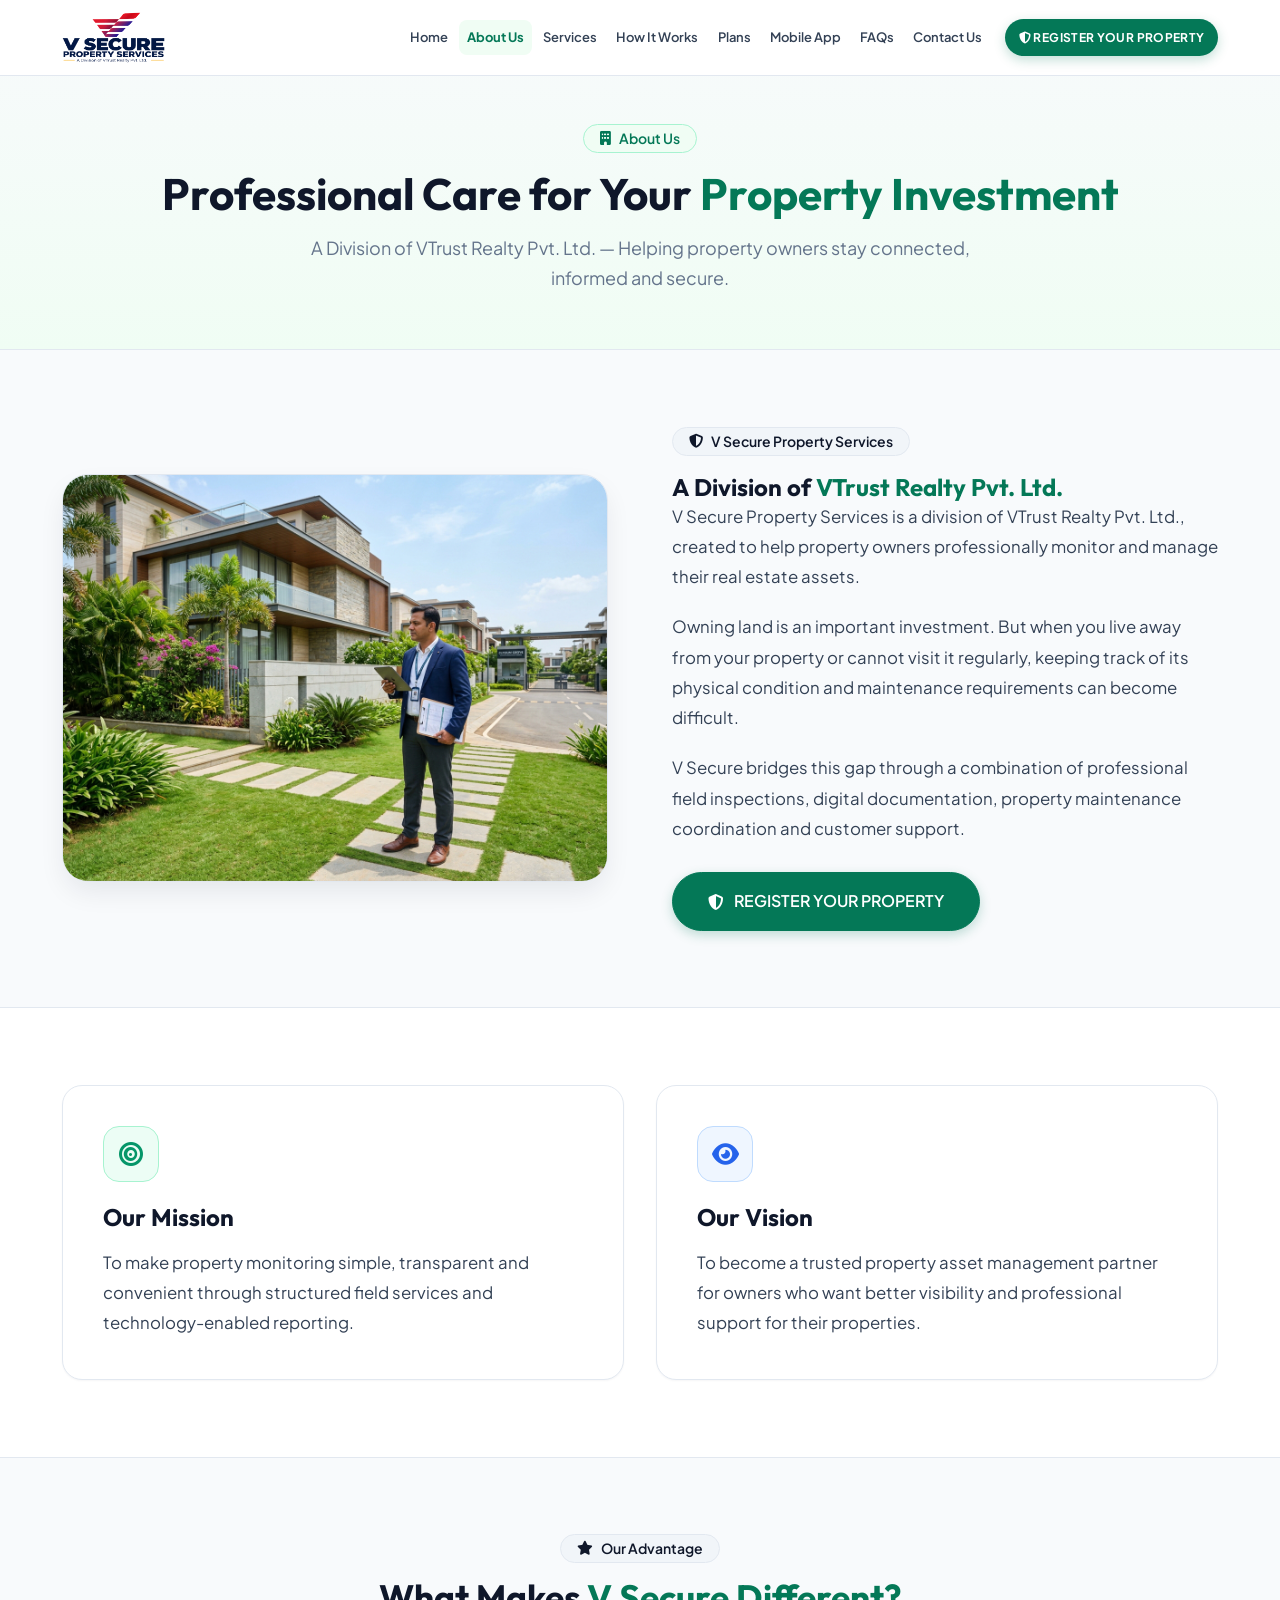
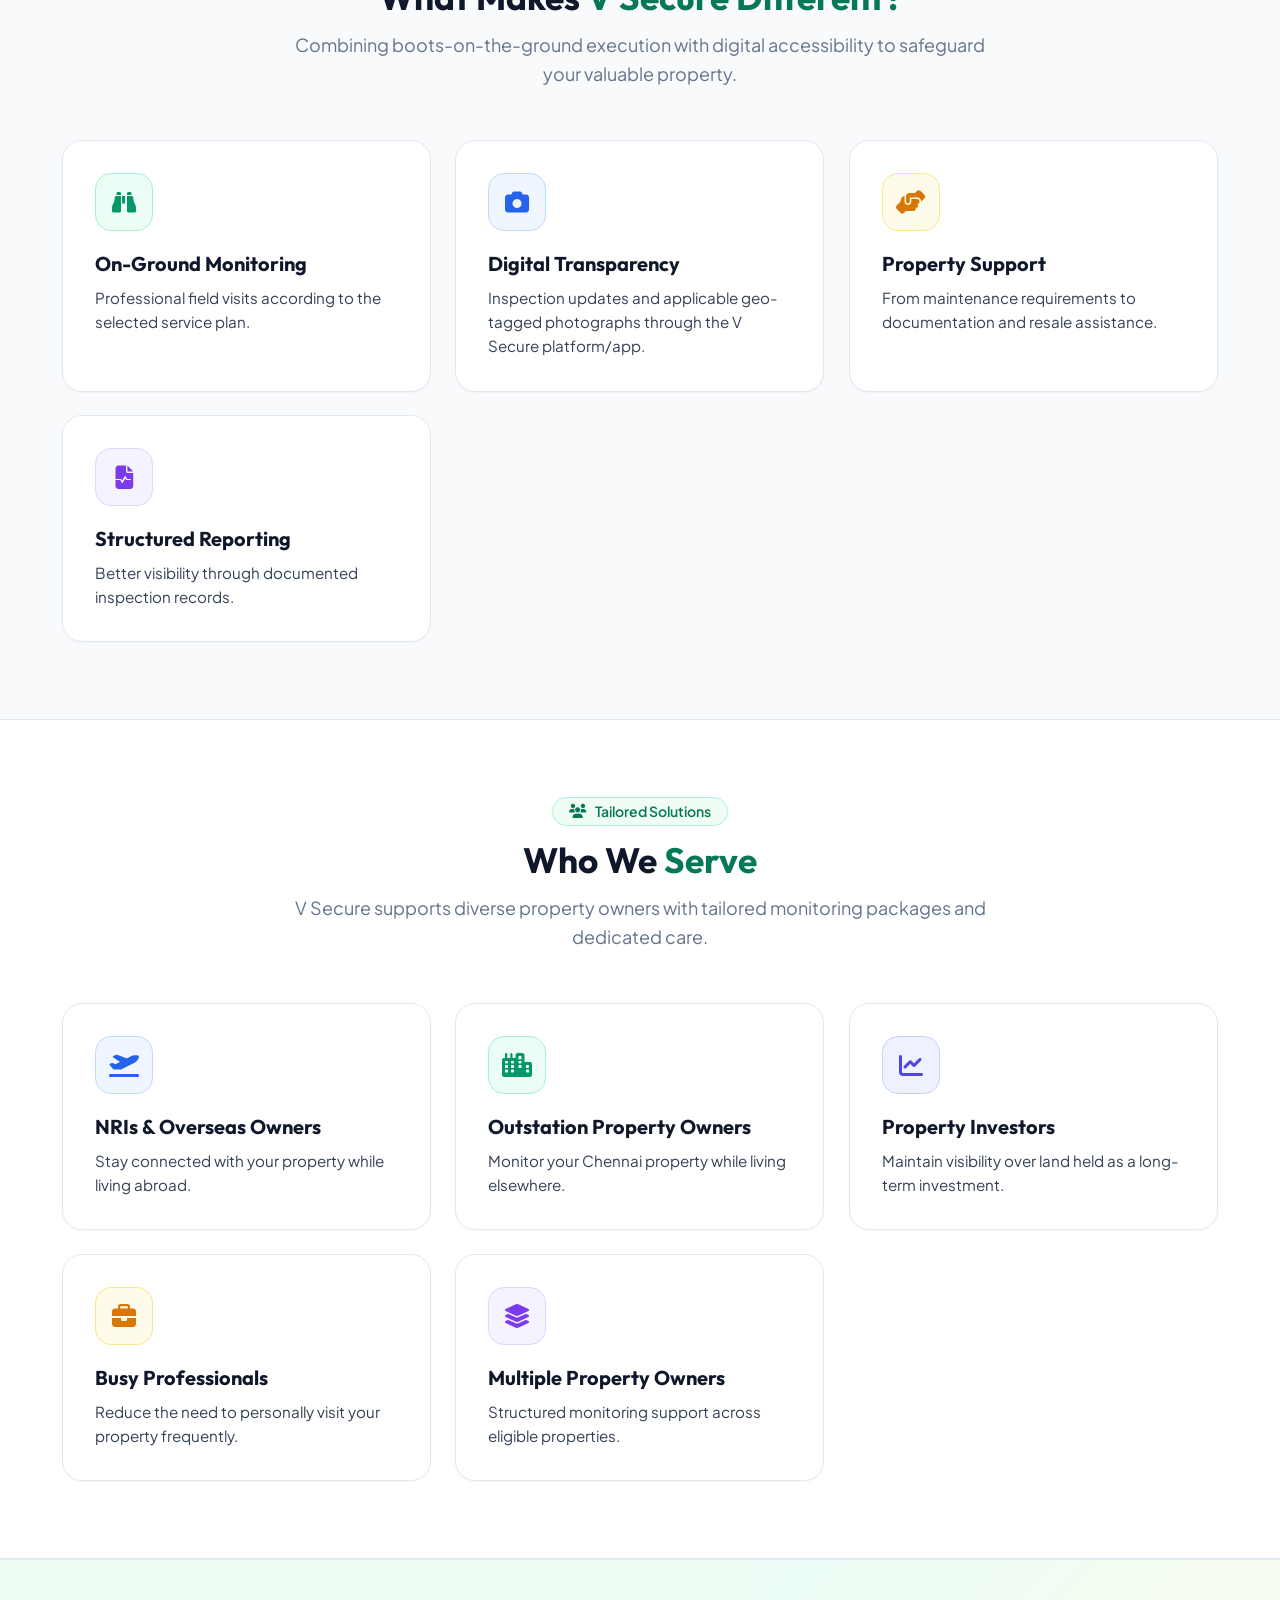
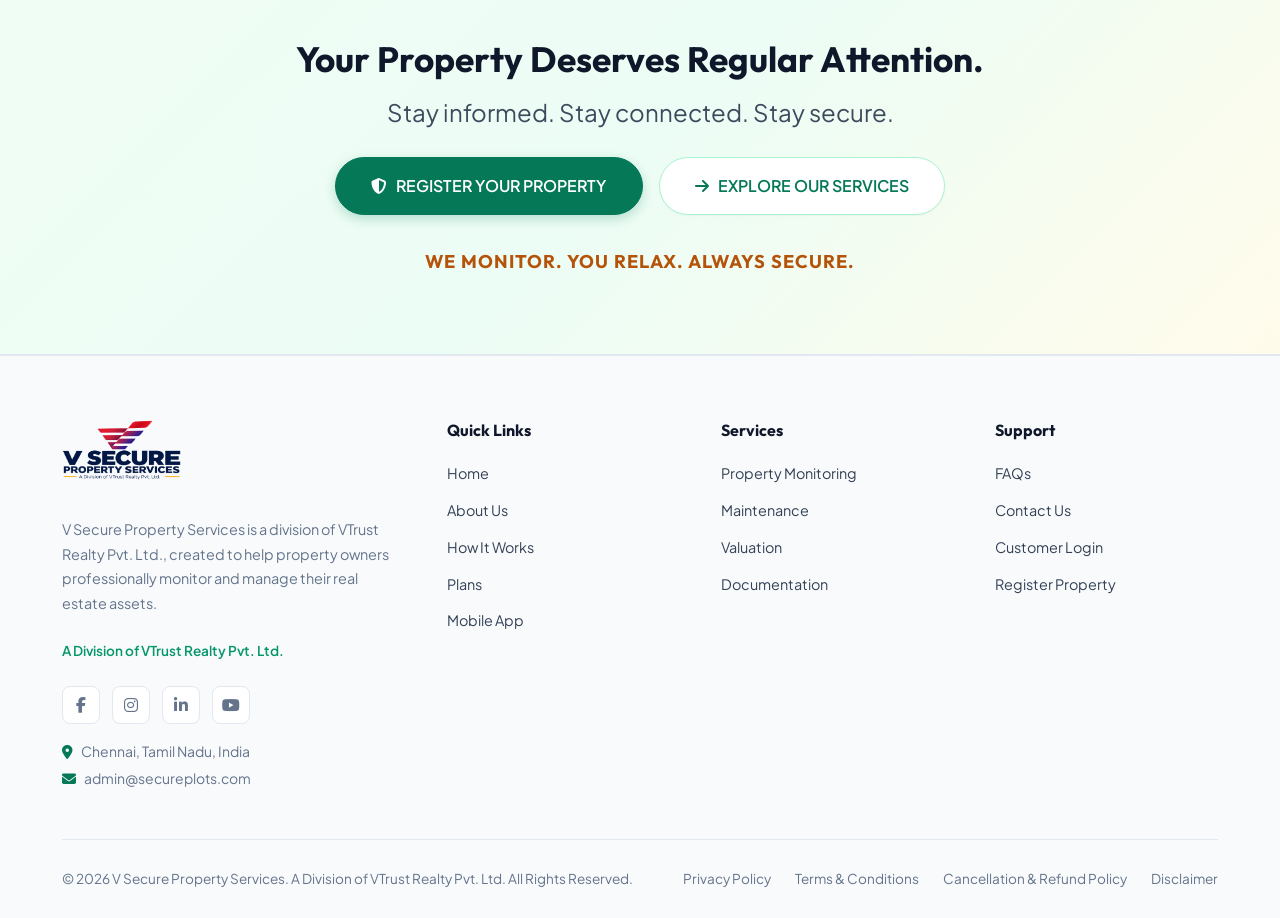
==== commit c8767ed5: "logo changes and hero content hide" ====
--- a/about.html
+++ b/about.html
@@ -5,6 +5,12 @@
   <meta name="viewport" content="width=device-width, initial-scale=1.0">
   <title>About Us — V Secure Property Services</title>
   <meta name="description" content="V Secure Property Services is a division of VTrust Realty Pvt. Ltd., created to help property owners professionally monitor and manage their real estate assets.">
+  <!-- Favicon & App Icons -->
+  <link rel="icon" type="image/x-icon" href="favicon.ico">
+  <link rel="icon" type="image/png" sizes="32x32" href="images/favicon-32x32.png">
+  <link rel="icon" type="image/png" sizes="16x16" href="images/favicon-16x16.png">
+  <link rel="apple-touch-icon" sizes="180x180" href="images/apple-touch-icon.png">
+  <meta property="og:image" content="images/v_secure_logo.png">
   <link rel="stylesheet" href="css/style.css">
   <link rel="stylesheet" href="https://cdnjs.cloudflare.com/ajax/libs/font-awesome/6.5.1/css/all.min.css">
 </head>
@@ -13,12 +19,8 @@
   <!-- ========== HEADER ========== -->
   <header class="header" id="header">
     <div class="header__inner">
-      <a href="index.html" class="header__logo">
-        <div class="header__logo-icon">VS</div>
-        <div class="header__logo-text">
-          V SECURE
-          <span>Property Services</span>
-        </div>
+      <a href="index.html" class="header__logo" aria-label="V Secure Property Services Home">
+        <img src="images/v_secure_logo.png" alt="V Secure Property Services" class="header__logo-img">
       </a>
 
       <div class="header__actions">
@@ -32,13 +34,9 @@
 
       <nav class="header__nav" id="nav">
         <div class="nav__drawer-header">
-          <div class="nav__drawer-brand">
-            <div class="header__logo-icon" style="width:36px;height:36px;font-size:1rem;">VS</div>
-            <div class="header__logo-text" style="font-size:1.1rem;">
-              V SECURE
-              <span style="font-size:0.65rem;">Property Services</span>
-            </div>
-          </div>
+          <a href="index.html" class="nav__drawer-brand" aria-label="V Secure Property Services Home">
+            <img src="images/v_secure_logo.png" alt="V Secure Property Services" class="nav__drawer-logo-img">
+          </a>
         </div>
 
         <ul class="nav__list">
@@ -237,12 +235,8 @@
     <div class="container">
       <div class="footer__grid">
         <div class="footer__brand">
-          <a href="index.html" class="header__logo" style="margin-bottom: 0.5rem;">
-            <div class="header__logo-icon">VS</div>
-            <div class="header__logo-text">
-              V SECURE
-              <span>Property Services</span>
-            </div>
+          <a href="index.html" class="footer__logo" aria-label="V Secure Property Services Home">
+            <img src="images/v_secure_logo.png" alt="V Secure Property Services" class="footer__logo-img">
           </a>
           <p>
             V Secure Property Services is a division of VTrust Realty Pvt. Ltd., created to help property owners professionally monitor and manage their real estate assets.
--- a/css/style.css
+++ b/css/style.css
@@ -435,6 +435,53 @@
   margin-top: 2px;
 }
 
+.header__logo-img {
+  height: 52px;
+  width: auto;
+  max-width: 175px;
+  object-fit: contain;
+  display: block;
+  transition: transform var(--transition-fast), opacity var(--transition-fast);
+}
+
+.header__logo:hover .header__logo-img {
+  transform: scale(1.02);
+}
+
+.nav__drawer-brand {
+  display: flex;
+  align-items: center;
+  text-decoration: none;
+}
+
+.nav__drawer-logo-img {
+  height: 48px;
+  width: auto;
+  max-width: 160px;
+  object-fit: contain;
+  display: block;
+}
+
+.footer__logo {
+  display: inline-block;
+  margin-bottom: 0.85rem;
+  text-decoration: none;
+  transition: transform var(--transition-fast), opacity var(--transition-fast);
+}
+
+.footer__logo:hover {
+  transform: translateY(-1px);
+  opacity: 0.95;
+}
+
+.footer__logo-img {
+  height: 60px;
+  width: auto;
+  max-width: 190px;
+  object-fit: contain;
+  display: block;
+}
+
 .header__nav {
   display: flex;
   align-items: center;
@@ -574,387 +621,306 @@
   pointer-events: auto;
 }
 
-/* ---------- HERO SECTION (Clean Light Split) ---------- */
+/* ---------- HERO SECTION (Full-Height Centered Property Banner) ---------- */
 .hero {
   position: relative;
-  padding-top: calc(var(--header-height) + clamp(2rem, 4vw, 3.5rem));
-  padding-bottom: clamp(3rem, 5vw, 4.5rem);
-  background: linear-gradient(180deg, #f8fafc 0%, #eff6ff 60%, #ffffff 100%);
-  border-bottom: 1px solid var(--clr-border);
+  min-height: 100vh;
+  min-height: 100svh;
+  display: flex;
+  align-items: center;
+  justify-content: center;
+  padding-top: calc(var(--header-height) + clamp(2.5rem, 5vw, 4.5rem));
+  padding-bottom: clamp(3rem, 6vw, 5rem);
+  background: 
+    linear-gradient(180deg, rgba(8, 20, 32, 0.78) 0%, rgba(6, 48, 38, 0.72) 48%, rgba(8, 20, 32, 0.92) 100%),
+    url('../images/hero-fencing-care.jpg') center center / cover no-repeat;
+  border-bottom: 1px solid rgba(255, 255, 255, 0.08);
   overflow: hidden;
 }
 
-.hero__inner {
-  display: grid;
-  grid-template-columns: 1.15fr 0.85fr;
-  align-items: center;
-  gap: clamp(2rem, 4vw, 3.5rem);
-}
-
+/* Atmospheric Ambient Depth Glow Behind Title */
+.hero__ambient {
+  position: absolute;
+  top: 42%;
+  left: 50%;
+  transform: translate(-50%, -50%);
+  width: min(860px, 92vw);
+  height: min(540px, 60vh);
+  background: radial-gradient(circle, rgba(16, 185, 129, 0.24) 0%, rgba(217, 119, 6, 0.14) 42%, transparent 72%);
+  filter: blur(60px);
+  pointer-events: none;
+  z-index: 1;
+}
+
+.hero > .container {
+  position: relative;
+  z-index: 2;
+  width: 100%;
+}
+
+.hero__content {
+  max-width: 960px;
+  margin: 0 auto;
+  text-align: center;
+  display: flex;
+  flex-direction: column;
+  align-items: center;
+}
+
+/* Trust Badge Pill */
 .hero__badge {
   display: inline-flex;
   align-items: center;
-  gap: 0.5rem;
-  background: #ffffff;
-  color: var(--clr-primary);
-  border: 1px solid var(--clr-border-blue);
-  padding: 0.45rem 1.1rem;
+  gap: 0.65rem;
+  background: rgba(255, 255, 255, 0.14);
+  backdrop-filter: blur(14px);
+  -webkit-backdrop-filter: blur(14px);
+  color: #ffffff;
+  border: 1px solid rgba(255, 255, 255, 0.25);
+  padding: 0.5rem 1.35rem;
   border-radius: var(--radius-full);
   font-size: var(--fs-small);
   font-weight: 700;
-  box-shadow: var(--shadow-xs);
+  letter-spacing: 0.02em;
+  box-shadow: 0 4px 20px rgba(0, 0, 0, 0.25);
+  margin-bottom: 1.5rem;
+  transition: transform var(--transition-fast), background var(--transition-fast), border-color var(--transition-fast);
+}
+
+.hero__badge:hover {
+  transform: translateY(-2px);
+  background: rgba(255, 255, 255, 0.22);
+  border-color: rgba(255, 255, 255, 0.4);
+}
+
+.hero__badge i {
+  color: #fbbf24;
+}
+
+/* Hero Main Title */
+.hero__title {
+  font-size: clamp(2.2rem, 5vw, 3.85rem);
+  font-weight: 800;
+  color: #ffffff;
+  letter-spacing: -0.025em;
+  margin-bottom: 0.85rem;
+  line-height: 1.15;
+  text-shadow: 0 4px 24px rgba(0, 0, 0, 0.5);
+}
+
+.hero__title .text-gradient {
+  background: linear-gradient(135deg, #34d399 0%, #6ee7b7 50%, #fcd34d 100%);
+  -webkit-background-clip: text;
+  -webkit-text-fill-color: transparent;
+  background-clip: text;
+  display: inline-block;
+  filter: drop-shadow(0 2px 8px rgba(0, 0, 0, 0.35));
+}
+
+/* Hero Subtitle */
+.hero__subtitle {
+  font-size: clamp(1.15rem, 2.2vw, 1.45rem);
+  font-weight: 600;
+  color: #a7f3d0;
   margin-bottom: 1.25rem;
-}
-
-.hero__badge i {
-  color: var(--clr-accent-gold);
-}
-
-.hero__title {
-  font-size: var(--fs-hero);
-  color: var(--clr-text-title);
-  letter-spacing: -0.02em;
+  letter-spacing: 0.01em;
+  text-shadow: 0 2px 10px rgba(0, 0, 0, 0.4);
+}
+
+/* Hero Description */
+.hero__description {
+  font-size: clamp(0.98rem, 1.5vw, 1.125rem);
+  color: #f1f5f9;
+  line-height: 1.75;
+  max-width: 820px;
+  margin: 0 auto 2.25rem;
+  text-shadow: 0 1px 6px rgba(0, 0, 0, 0.45);
+}
+
+.hero__lead-q {
+  font-size: clamp(1.05rem, 1.7vw, 1.2rem);
+  font-weight: 700;
+  color: #ffffff;
   margin-bottom: 0.75rem;
-  line-height: 1.15;
-}
-
-.hero__subtitle {
-  font-size: clamp(1.1rem, 2vw, 1.35rem);
-  font-weight: 600;
-  color: var(--clr-primary);
-  margin-bottom: 1rem;
-}
-
-.hero__description {
-  font-size: var(--fs-body-lg);
-  color: var(--clr-text-body);
-  line-height: 1.7;
-  max-width: 600px;
-  margin-bottom: 2rem;
-}
-
+}
+
+.hero__description p:not(:last-child) {
+  margin-bottom: 0.75rem;
+}
+
+/* Hero CTA Actions */
 .hero__actions {
   display: flex;
+  align-items: center;
+  justify-content: center;
   flex-wrap: wrap;
-  gap: 1rem;
-  margin-bottom: 2.25rem;
-}
-
-
-/* Hero Visual (Image Only - Clean, Framed & Responsive) */
-.hero__visual {
-  position: relative;
-  display: flex;
-  align-items: center;
-  justify-content: center;
-}
-
-.hero__image-container {
-  position: relative;
+  gap: 1.25rem;
+  margin-bottom: 3rem;
   width: 100%;
-  max-width: 560px;
-  border-radius: var(--radius-2xl);
-  overflow: hidden;
-  box-shadow: 0 20px 48px -12px rgba(15, 23, 42, 0.16);
-  border: 1px solid var(--clr-border);
-  background: #ffffff;
-  transition: transform var(--transition-smooth), box-shadow var(--transition-smooth);
-}
-
-.hero__image-container:hover {
-  transform: translateY(-4px);
-  box-shadow: 0 28px 56px -12px rgba(4, 120, 87, 0.2);
-}
-
-.hero__image {
-  width: 100%;
-  height: auto;
-  max-height: 480px;
-  object-fit: cover;
-  display: block;
-  border-radius: var(--radius-2xl);
-  transition: transform 0.65s cubic-bezier(0.16, 1, 0.3, 1);
-}
-
-.hero__image-container:hover .hero__image {
-  transform: scale(1.025);
-}
-
-/* ---------- DYNAMIC ASYMMETRIC HERO COLLAGE ---------- */
-.hero__collage {
-  position: relative;
-  width: 100%;
-  max-width: 580px;
-  height: 520px;
-  perspective: 1000px;
-}
-
-/* Ambient glow under the collage */
-.hero__collage::before {
-  content: "";
-  position: absolute;
-  top: 10%;
-  left: 8%;
-  width: 84%;
-  height: 80%;
-  background: radial-gradient(circle, rgba(4, 120, 87, 0.16) 0%, rgba(217, 119, 6, 0.1) 45%, transparent 70%);
-  filter: blur(40px);
-  z-index: 0;
-  pointer-events: none;
-}
-
-/* Base Collage Card */
-.collage-item {
-  position: absolute;
-  border-radius: var(--radius-xl);
-  overflow: hidden;
-  background: #ffffff;
-  border: 4px solid #ffffff;
-  box-shadow: 0 16px 36px -8px rgba(15, 23, 42, 0.18), 0 4px 12px rgba(15, 23, 42, 0.08);
-  transition: transform 0.45s cubic-bezier(0.16, 1, 0.3, 1), box-shadow 0.45s ease, z-index 0s;
-  cursor: pointer;
-  will-change: transform;
-}
-
-.collage-item img {
-  width: 100%;
-  height: 100%;
-  object-fit: cover;
-  display: block;
-  transition: transform 0.65s cubic-bezier(0.16, 1, 0.3, 1);
-}
-
-.collage-item:hover {
-  transform: translateY(-8px) scale(1.04) rotate(0deg) !important;
-  z-index: 10 !important;
-  box-shadow: 0 28px 60px -10px rgba(4, 120, 87, 0.32), 0 10px 24px rgba(15, 23, 42, 0.12);
-}
-
-.collage-item:hover img {
-  transform: scale(1.05);
-}
-
-/* 1. Main Focal Card - Boundary Stone Survey */
-.collage-item--main {
-  top: 55px;
-  left: 20px;
-  width: 65%;
-  height: 310px;
-  z-index: 2;
-  transform: rotate(-2deg);
-}
-
-.collage-item__caption {
-  position: absolute;
-  bottom: 0;
-  left: 0;
-  right: 0;
-  padding: 1.5rem 1rem 0.65rem;
-  background: linear-gradient(180deg, transparent 0%, rgba(15, 23, 42, 0.85) 100%);
+}
+
+.hero__actions .btn--primary {
+  background: linear-gradient(135deg, #059669 0%, #10b981 100%);
   color: #ffffff;
-  font-size: 0.825rem;
-  font-weight: 700;
-  display: flex;
-  align-items: center;
-  gap: 0.45rem;
-  pointer-events: none;
-}
-
-.collage-item__caption i {
-  color: var(--clr-accent-gold);
-}
-
-/* 2. Top Accent Card - Mobile Geo-Tagging */
-.collage-item--top {
-  top: 10px;
-  right: 15px;
-  width: 44%;
-  height: 230px;
-  z-index: 3;
-  transform: rotate(3.5deg);
-}
-
-/* 3. Bottom Left Accent - Fencing & Land Upkeep */
-.collage-item--left {
-  bottom: 20px;
-  left: 10px;
-  width: 46%;
-  height: 200px;
-  z-index: 4;
-  transform: rotate(-3deg);
-}
-
-/* 4. Bottom Right Accent - Digital Report */
-.collage-item--right {
-  bottom: 15px;
-  right: 20px;
-  width: 45%;
-  height: 220px;
-  z-index: 5;
-  transform: rotate(2deg);
-}
-
-/* Floating Pills inside Collage Cards */
-.collage-item__pill {
-  position: absolute;
-  top: 10px;
-  right: 10px;
-  display: inline-flex;
-  align-items: center;
-  gap: 0.35rem;
-  padding: 0.35rem 0.75rem;
-  background: rgba(15, 23, 42, 0.82);
-  backdrop-filter: blur(8px);
-  color: #ffffff;
-  border-radius: var(--radius-full);
-  font-size: 0.725rem;
+  border: 1px solid rgba(255, 255, 255, 0.25);
+  box-shadow: 0 8px 25px rgba(5, 150, 105, 0.45), 0 2px 8px rgba(0, 0, 0, 0.25);
   font-weight: 700;
   letter-spacing: 0.02em;
-  box-shadow: 0 4px 12px rgba(0, 0, 0, 0.25);
-  pointer-events: none;
-}
-
-.collage-item__pill i {
-  color: var(--clr-accent-gold);
-}
-
-/* Floating Trust Badge */
-.collage-float--badge {
-  position: absolute;
-  top: 48%;
-  right: -10px;
-  z-index: 7;
-  display: flex;
-  align-items: center;
-  gap: 0.75rem;
+}
+
+.hero__actions .btn--primary:hover {
+  background: linear-gradient(135deg, #047857 0%, #059669 100%);
+  transform: translateY(-3px);
+  box-shadow: 0 14px 32px rgba(5, 150, 105, 0.6);
+  border-color: rgba(255, 255, 255, 0.45);
+}
+
+.hero__actions .btn--secondary {
   background: rgba(255, 255, 255, 0.95);
-  backdrop-filter: blur(12px);
-  padding: 0.65rem 1.15rem;
-  border-radius: var(--radius-full);
-  border: 1px solid var(--clr-border-blue);
-  box-shadow: 0 16px 36px -6px rgba(4, 120, 87, 0.22), 0 4px 12px rgba(15, 23, 42, 0.08);
-  animation: collageFloat 3.8s ease-in-out infinite alternate;
-}
-
-@keyframes collageFloat {
-  0% {
-    transform: translateY(0);
-  }
-
-  100% {
-    transform: translateY(-8px);
-  }
-}
-
-.collage-float__icon {
-  width: 34px;
-  height: 34px;
+  color: #064e3b;
+  border: 1px solid #ffffff;
+  font-weight: 700;
+  box-shadow: 0 8px 25px rgba(0, 0, 0, 0.25);
+  letter-spacing: 0.02em;
+}
+
+.hero__actions .btn--secondary:hover {
+  background: #ffffff;
+  color: #047857;
+  transform: translateY(-3px);
+  box-shadow: 0 14px 32px rgba(0, 0, 0, 0.35);
+}
+
+/* Centered Glassmorphic Trust Features Ribbon */
+.hero__features {
+  display: grid;
+  grid-template-columns: repeat(4, 1fr);
+  gap: 1rem;
+  width: 100%;
+  max-width: 1060px;
+  background: rgba(15, 23, 42, 0.65);
+  backdrop-filter: blur(16px);
+  -webkit-backdrop-filter: blur(16px);
+  border: 1px solid rgba(255, 255, 255, 0.18);
+  border-radius: var(--radius-xl);
+  padding: 1.25rem 1.5rem;
+  box-shadow: 0 16px 40px rgba(0, 0, 0, 0.35);
+}
+
+.hero__feature-card {
+  display: flex;
+  align-items: center;
+  gap: 0.85rem;
+  text-align: left;
+  padding: 0.5rem 0.65rem;
+  border-radius: var(--radius-md);
+  transition: transform var(--transition-fast), background var(--transition-fast);
+}
+
+.hero__feature-card:hover {
+  background: rgba(255, 255, 255, 0.08);
+  transform: translateY(-2px);
+}
+
+.hero__feature-icon {
+  width: 44px;
+  height: 44px;
   border-radius: 50%;
-  background: var(--clr-success-bg);
-  color: var(--clr-success);
-  border: 1px solid var(--clr-success-border);
+  background: rgba(16, 185, 129, 0.22);
+  border: 1px solid rgba(16, 185, 129, 0.45);
+  color: #34d399;
   display: flex;
   align-items: center;
   justify-content: center;
-  font-size: 1.1rem;
+  font-size: 1.15rem;
   flex-shrink: 0;
-}
-
-.collage-float__text {
+  box-shadow: 0 4px 12px rgba(16, 185, 129, 0.25);
+}
+
+.hero__feature-text {
   display: flex;
   flex-direction: column;
 }
 
-.collage-float__text strong {
-  font-size: 0.85rem;
-  font-weight: 800;
-  color: var(--clr-text-title);
-  line-height: 1.2;
-}
-
-.collage-float__text span {
-  font-size: 0.725rem;
-  color: var(--clr-text-muted);
-  font-weight: 600;
-}
-
-/* Responsive adjustments for Collage */
+.hero__feature-text strong {
+  font-size: 0.875rem;
+  font-weight: 700;
+  color: #ffffff;
+  line-height: 1.25;
+}
+
+.hero__feature-text span {
+  font-size: 0.75rem;
+  color: #cbd5e1;
+  font-weight: 500;
+  margin-top: 2px;
+}
+
+/* Tablet & Mobile Responsiveness for Hero */
 @media (max-width: 992px) {
-  .hero__collage {
-    max-width: 520px;
-    height: 480px;
-    margin-top: 1rem;
-  }
-
-  .collage-item--main {
-    height: 280px;
-  }
-
-  .collage-item--top {
-    height: 200px;
-  }
-
-  .collage-item--left {
-    height: 180px;
-  }
-
-  .collage-item--right {
-    height: 190px;
-  }
-}
-
-@media (max-width: 576px) {
-  .hero__collage {
-    max-width: 100%;
-    height: 410px;
-  }
-
-  .collage-item--main {
-    top: 40px;
-    left: 10px;
-    width: 68%;
-    height: 230px;
-  }
-
-  .collage-item--top {
-    top: 10px;
-    right: 5px;
-    width: 46%;
-    height: 165px;
-  }
-
-  .collage-item--left {
-    bottom: 15px;
-    left: 5px;
-    width: 48%;
-    height: 150px;
-  }
-
-  .collage-item--right {
-    bottom: 10px;
-    right: 5px;
-    width: 47%;
-    height: 160px;
-  }
-
-  .collage-float--badge {
-    right: 0px;
-    top: 50%;
-    padding: 0.45rem 0.85rem;
-  }
-
-  .collage-float__icon {
-    width: 28px;
-    height: 28px;
-    font-size: 0.9rem;
-  }
-
-  .collage-float__text strong {
-    font-size: 0.75rem;
-  }
-
-  .collage-float__text span {
-    font-size: 0.65rem;
+  .hero {
+    min-height: auto;
+    padding-top: calc(var(--header-height) + clamp(2rem, 4vw, 3rem));
+    padding-bottom: 3.5rem;
+  }
+
+  .hero__features {
+    grid-template-columns: repeat(2, 1fr);
+    gap: 0.85rem;
+    padding: 1.15rem;
+  }
+}
+
+@media (max-width: 640px) {
+  .hero {
+    min-height: 100svh;
+    padding-top: calc(var(--header-height) + 1.5rem);
+    padding-bottom: 2.5rem;
+  }
+
+  .hero__content {
+    padding: 0;
+  }
+
+  .hero__badge {
+    margin-bottom: 1.15rem;
+    font-size: 0.8rem;
+    padding: 0.45rem 1rem;
+  }
+
+  .hero__title {
+    margin-bottom: 0.65rem;
+  }
+
+  .hero__subtitle {
+    margin-bottom: 0.85rem;
+  }
+
+  .hero__description {
+    margin-bottom: 1.75rem;
+  }
+
+  .hero__actions {
+    flex-direction: column;
+    width: 100%;
+    gap: 0.85rem;
+    margin-bottom: 2rem;
+  }
+
+  .hero__actions .btn {
+    width: 100%;
+    padding: 0.85rem 1.4rem;
+  }
+
+  .hero__features {
+    grid-template-columns: 1fr;
+    gap: 0.75rem;
+    padding: 1rem;
+    border-radius: var(--radius-lg);
+  }
+
+  .hero__feature-card {
+    padding: 0.4rem 0.5rem;
   }
 }
 
@@ -2071,6 +2037,11 @@
 
   .header__inner {
     padding: 0 1rem;
+  }
+
+  .header__logo-img {
+    height: 44px;
+    max-width: 145px;
   }
 
   .header__logo-icon {
@@ -2257,9 +2228,8 @@
   }
 
   /* Layout Grids */
-  .hero__inner {
-    grid-template-columns: 1fr;
-    text-align: left;
+  .hero__content {
+    text-align: center;
   }
 
   .hero__description {
@@ -2361,6 +2331,11 @@
 @media (max-width: 480px) {
   .header__inner {
     padding: 0 0.85rem;
+  }
+
+  .header__logo-img {
+    height: 38px;
+    max-width: 125px;
   }
 
   .header__logo-text {
